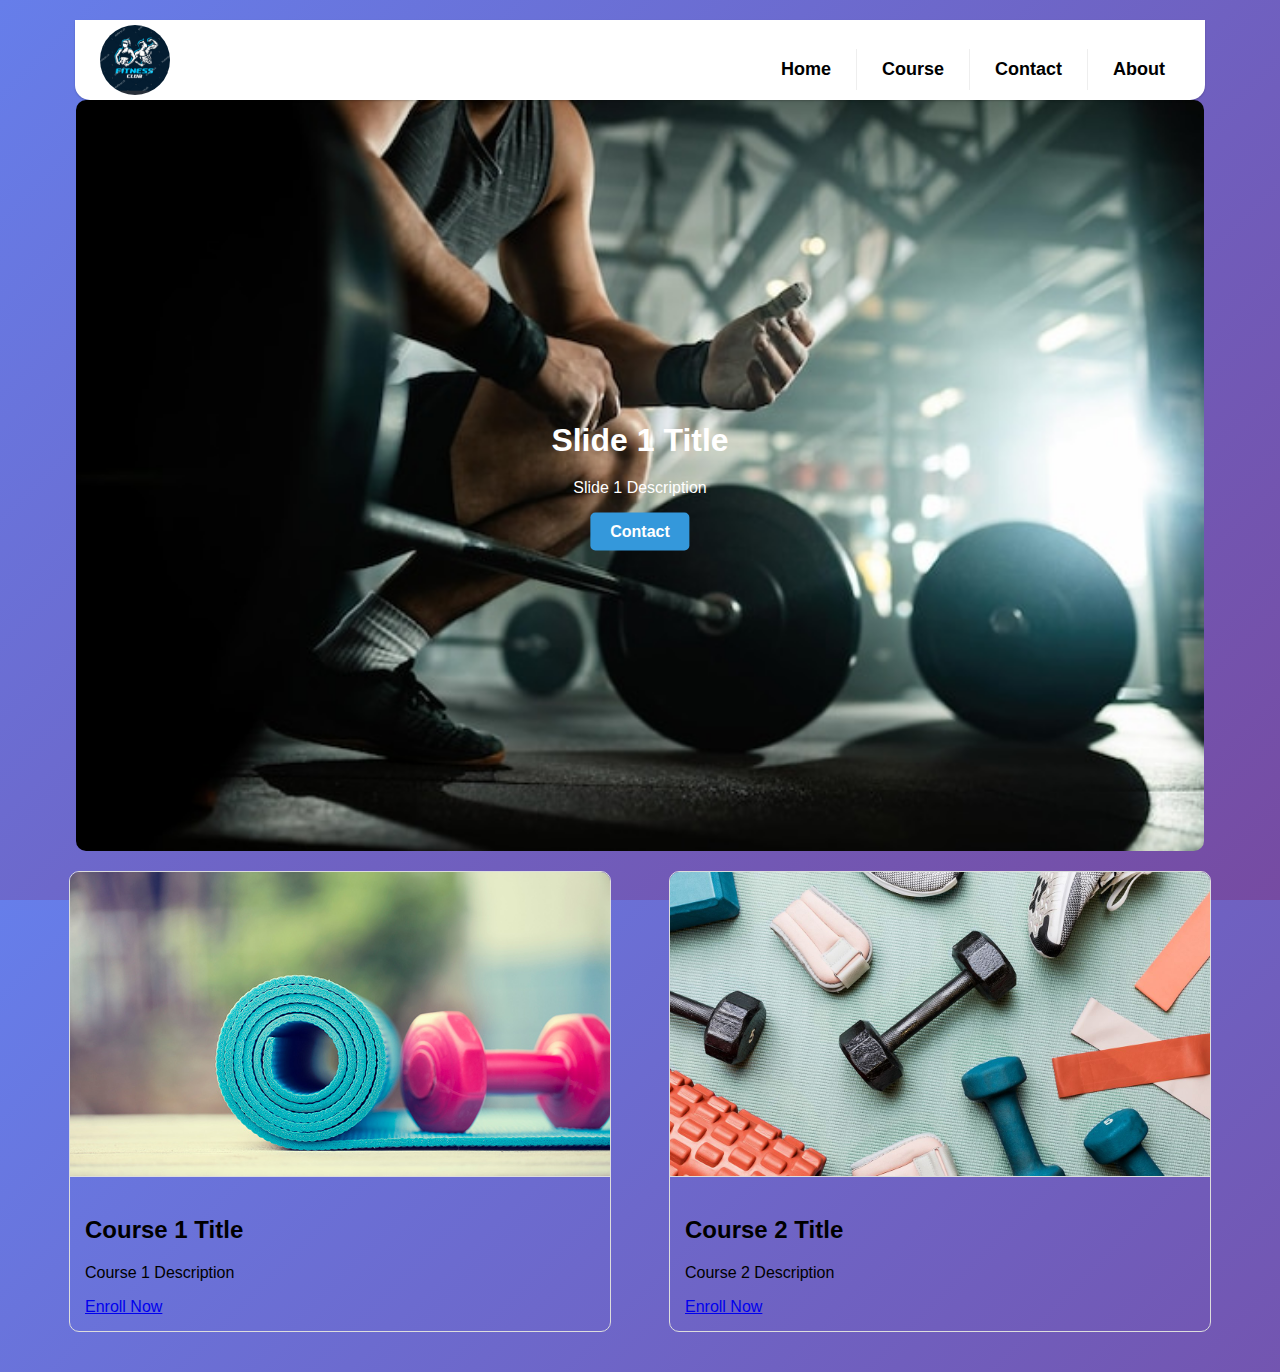
==== new project/HTML/index.html @ cbfd0d9d "add" ====
<!DOCTYPE html>
<html lang="en">
<head>
    <meta charset="UTF-8">
    <meta name="viewport" content="width=device-width, initial-scale=1.0">
    <title>Fitness </title>
    <link rel="stylesheet" href="../CSS/index.css">

</head>
<body>
    <div class="container">
        <header>
            <div class="nav-wrapper">
                <div class="logo-container">
                    <img class="logo" src="../images/logo.jpg" alt="Logo">
                </div>
                <nav>
                    <input class="hidden" type="checkbox" id="menuToggle">
                    <label class="menu-btn" for="menuToggle">
                        <div class="menu"></div>
                        <div class="menu"></div>
                        <div class="menu"></div>
                    </label>
                    <div class="nav-container">
                        <ul class="nav-tabs">
                            <li class="nav-tab"><a href="./index.html">Home</a></li>
                            <li class="nav-tab"><a href="./course.html">Course</a></li>
                            <li class="nav-tab"><a href="./contact.html">Contact</a></li>
                            <li class="nav-tab"><a href="./about.html">About</a></li>
                        </ul>
                    </div>
                    
                </nav>
               
            </div>
            <div class="slideshow">
                <div class="slides">
                   
                    <div class="slide">
                        <img src="../images/img4.jpg" alt="Slide 1">
                        <div class="overlay">
                            <h1>Slide 1 Title</h1>
                            <p>Slide 1 Description</p>
                            <a href="#" class="button">Contact</a>
                        </div>
                    </div>
                   
                </div>
            </div>
        </header>

        <div class="courses">
            
            <div class="course">
                <img src="../images/img1.jpg" alt="Course 1">
                <div class="course-content">
                    <h2>Course 1 Title</h2>
                    <p>Course 1 Description</p>
                    <a href="#" class="button">Enroll Now</a>
                </div>
            </div>
    
            <!-- Course 2 -->
            <div class="course">
                <img src="../images/img2.jpg" alt="Course 2">
                <div class="course-content">
                    <h2>Course 2 Title</h2>
                    <p>Course 2 Description</p>
                    <a href="#" class="button">Enroll Now</a>
                </div>
            </div>
        </div>
    </div>

</body>
</html>
---- new project/CSS/index.css ----
.container {
    max-width: 1200px; /* Adjust the maximum width as needed */
    margin: 0 auto;    /* Center the container horizontally */
    padding: 20px;     /* Add padding inside the container */
}


html,
body {
	margin: 0;
	height: 100vh;
	width: 100vw;
}

body {
	font-family: "Roboto", sans-serif;
	background-image: linear-gradient(135deg, #667eea 0%, #764ba2 100%);
}

h1 {
	margin: 20px 0;
	color: #fff;
}

.center {
	text-align: center;
}

.nav-wrapper {
	display: flex;
	position: relative;
	flex-direction: row;
	flex-wrap: nowrap;
	align-items: center;
	justify-content: space-between;
	margin: auto;
	width: 90%;
	height: 80px;
	border-radius: 0 0 15px 15px;
	padding: 0 25px;
	z-index: 2;
	background: #fff;
	box-shadow: 0 1px 2px rgba(0, 0, 0, 0.2);
}
.logo-container {
    display: flex;
    justify-content: center;
    align-items: center;
}

.logo {
    height: 70px;
    width: 70px;  /* Set the width to match the height for a perfect circle */
    border-radius: 50%;  /* Make the logo circular by setting border-radius to 50% */
    overflow: hidden;    /* Ensure that the content is clipped to the border-radius */
}


.nav-tabs {
	display: flex;
	font-weight: 600;
	font-size: 18px;
	list-style: none;
  
    margin: 0;
    padding: 0;
}

.nav-tab:not(:last-child) {
	padding: 10px 25px;
	margin: 0;
	border-right: 1px solid #eee;
}

.nav-tab:last-child {
	padding: 10px 0 0 25px;
}

.nav-tab,
.menu-btn {
	cursor: pointer;
    margin-right: 15px;
    text-decoration: none;
}


.nav-tab a {
    text-decoration: none;  /* Remove underline from links */
    color: inherit;         /* Inherit color from the parent */
}


.hidden {
	display: none;
}

@media screen and (max-width: 800px) {
	.nav-container {
		position: fixed;
		display: none;
		overflow-y: auto;
		z-index: -1;
		top: 0;
		right: 0;
		width: 280px;
		height: 100%;
		background: #fff;
		box-shadow: -1px 0 2px rgba(0, 0, 0, 0.2);
	}

	.nav-tabs {
		flex-direction: column;
		align-items: flex-end;
		margin-top: 80px;
		width: 100%;
	}

	.nav-tab:not(:last-child) {
		padding: 20px 25px;
		margin: 0;
		border-right: unset;
		border-bottom: 1px solid #f5f5f5;
	}

	.nav-tab:last-child {
		padding: 15px 25px;
	}

	.menu-btn {
		position: relative;
		display: block;
		margin: 0;
		width: 20px;
		height: 15px;
		cursor: pointer;
		z-index: 2;
		padding: 10px;
		border-radius: 10px;
	}

	.menu-btn .menu {
		display: block;
		width: 100%;
		height: 2px;
		border-radius: 2px;
		background: #111;
	}

	.menu-btn .menu:nth-child(2) {
		margin-top: 4px;
		opacity: 1;
	}

	.menu-btn .menu:nth-child(3) {
		margin-top: 4px;
	}

	#menuToggle:checked + .menu-btn .menu {
		transition: transform 0.2s ease;
	}

	#menuToggle:checked + .menu-btn .menu:nth-child(1) {
		transform: translate3d(0, 6px, 0) rotate(45deg);
	}

	#menuToggle:checked + .menu-btn .menu:nth-child(2) {
		transform: rotate(-45deg) translate3d(-5.71429px, -6px, 0);
		opacity: 0;
	}

	#menuToggle:checked + .menu-btn .menu:nth-child(3) {
		transform: translate3d(0, -6px, 0) rotate(-45deg);
	}

	#menuToggle:checked ~ .nav-container {
		z-index: 1;
		display: flex;
		animation: menu-slide-left 0.3s ease;
	}
	@keyframes menu-slide-left {
		0% {
			transform: translateX(200px);
		}
		to {
			transform: translateX(0);
		}
	}
}

/* slid show */
.slideshow {
    position: relative;
    width: 100%;
    max-width: 100%;
    overflow: hidden;
    
    
}

.slides {
    display: flex;
    transition: transform 0.5s ease-in-out;
}

.slide {
    min-width: 100%;
    position: relative;
    display: flex;
    justify-content: center;
    align-items: center;

}

.slide img {
    width: 94%;
    height: auto;
    border-radius: 10px; 
}

.overlay {
    position: absolute;
    top: 50%;
    left: 50%;
    transform: translate(-50%, -50%);
    text-align: center;
    color: #fff; /* Text color */
}

.overlay h1 {
    margin-bottom: 20px;
    font-size: 2em;
}

.overlay a {
    display: inline-block;
    padding: 10px 20px;
    background-color: #3498db; /* Button background color */
    color: #fff; /* Button text color */
    text-decoration: none;
    font-weight: bold;
    border-radius: 5px;
}

/* end slid show */

/* courses*/



.courses {
    display: flex;
    justify-content: space-around;
    margin-top: 20px;
}

.course {
    width: 45%;
    border: 1px solid #ddd;
    border-radius: 10px;
    overflow: hidden;
    margin-bottom: 20px;
}

.course img {
    width: 100%;
    height: auto;
    border-bottom: 1px solid #ddd;
}

.course-content {
    padding: 15px;
}
/* end courses */
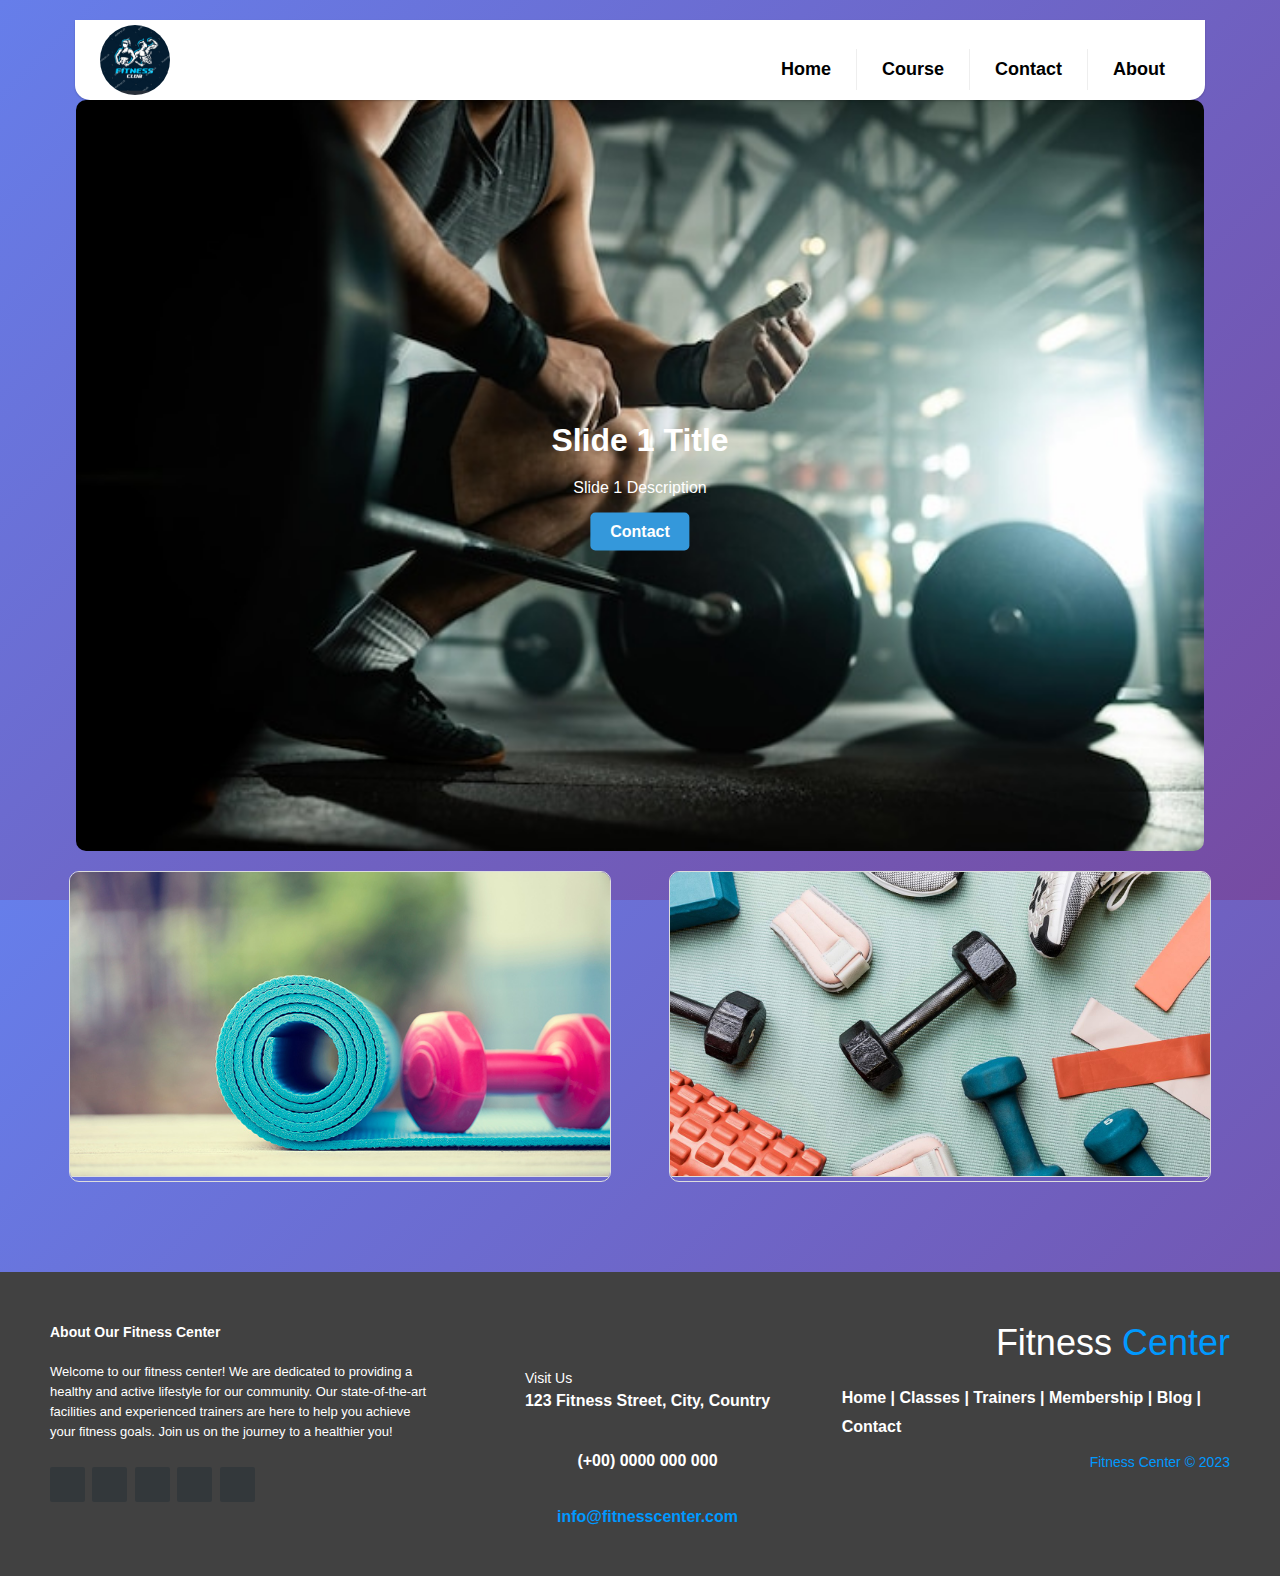
==== commit 8cb1690f: "add" ====
--- a/new project/HTML/index.html
+++ b/new project/HTML/index.html
@@ -50,27 +50,80 @@
         </header>
 
         <div class="courses">
-            
             <div class="course">
-                <img src="../images/img1.jpg" alt="Course 1">
-                <div class="course-content">
+                <div class="image-overlay">
                     <h2>Course 1 Title</h2>
                     <p>Course 1 Description</p>
-                    <a href="#" class="button">Enroll Now</a>
+                    <a href="./course.html" class="button">Enroll Now</a>
                 </div>
+                <img src="../images/img1.jpg" alt="Course 1">
             </div>
-    
+        
             <!-- Course 2 -->
             <div class="course">
-                <img src="../images/img2.jpg" alt="Course 2">
-                <div class="course-content">
+                <div class="image-overlay">
                     <h2>Course 2 Title</h2>
                     <p>Course 2 Description</p>
-                    <a href="#" class="button">Enroll Now</a>
+                    <a href="./course.html" class="button">Enroll Now</a>
                 </div>
+                <img src="../images/img2.jpg" alt="Course 2">
             </div>
         </div>
+        
+        
+
+
+
+
+        
     </div>
 
+
+
+
+        
+    <footer class="footer">
+        <div class="footer-left col-md-4 col-sm-6">
+            <p class="about">
+                <span>About Our Fitness Center</span> Welcome to our fitness center! We are dedicated to providing a healthy and active lifestyle for our community. Our state-of-the-art facilities and experienced trainers are here to help you achieve your fitness goals. Join us on the journey to a healthier you!
+            </p>
+            <div class="icons">
+                <a href="#"><i class="fa fa-facebook"></i></a>
+                <a href="#"><i class="fa fa-twitter"></i></a>
+                <a href="#"><i class="fa fa-linkedin"></i></a>
+                <a href="#"><i class="fa fa-google-plus"></i></a>
+                <a href="#"><i class="fa fa-instagram"></i></a>
+            </div>
+        </div>
+        <div class="footer-center col-md-4 col-sm-6">
+            <div>
+                <i class="fa fa-map-marker"></i>
+                <p><span>Visit Us</span> 123 Fitness Street, City, Country</p>
+            </div>
+            <div>
+                <i class="fa fa-phone"></i>
+                <p> (+00) 0000 000 000</p>
+            </div>
+            <div>
+                <i class="fa fa-envelope"></i>
+                <p><a href="#"> info@fitnesscenter.com</a></p>
+            </div>
+        </div>
+        <div class="footer-right col-md-4 col-sm-6">
+            <h2> Fitness<span> Center</span></h2>
+            <p class="menu">
+                <a href="#"> Home</a> |
+                <a href="#"> Classes</a> |
+                <a href="#"> Trainers</a> |
+                <a href="#"> Membership</a> |
+                <a href="#"> Blog</a> |
+                <a href="#"> Contact</a>
+            </p>
+            <p class="name"> Fitness Center &copy; 2023</p>
+        </div>
+    </footer>
+
+
+    
 </body>
 </html>--- a/new project/CSS/index.css
+++ b/new project/CSS/index.css
@@ -1,15 +1,14 @@
 .container {
-    max-width: 1200px; /* Adjust the maximum width as needed */
-    margin: 0 auto;    /* Center the container horizontally */
-    padding: 20px;     /* Add padding inside the container */
-}
-
-
-html,
+    max-width: 1200px; 
+    margin: 0 auto;   
+    padding: 20px;   
+}
+
+
 body {
 	margin: 0;
 	height: 100vh;
-	width: 100vw;
+	/* width: 100vw; */
 }
 
 body {
@@ -246,7 +245,6 @@
 /* courses*/
 
 
-
 .courses {
     display: flex;
     justify-content: space-around;
@@ -254,6 +252,7 @@
 }
 
 .course {
+    position: relative;
     width: 45%;
     border: 1px solid #ddd;
     border-radius: 10px;
@@ -267,7 +266,204 @@
     border-bottom: 1px solid #ddd;
 }
 
-.course-content {
-    padding: 15px;
-}
-/* end courses */+.image-overlay {
+    position: absolute;
+    top: 0;
+    left: 0;
+    width: 100%;
+    height: 100%;
+    display: flex;
+    flex-direction: column;
+    justify-content: center;
+    align-items: center;
+    text-align: center;
+    color: #fff; /* Overlay text color */
+    background: rgba(0, 0, 0, 0.5); /* Adjust the overlay color and opacity */
+    opacity: 0;
+    transition: opacity 0.3s ease; /* Add a transition effect for smooth visibility */
+}
+
+.course:hover .image-overlay {
+    opacity: 1;
+}
+
+.image-overlay h2,
+.image-overlay p,
+.image-overlay a {
+    margin: 0;
+}
+
+.image-overlay a.button {
+    display: inline-block;
+    padding: 10px 20px;
+    background-color: #0099ff;
+    color: #fff;
+    text-decoration: none;
+    border-radius: 5px;
+}
+
+/* end courses */
+
+
+
+/* footer */
+.footer {
+    display: flex; /* Add Flexbox */
+    background-color: #414141;
+    text-align: left;
+    font-family: sans-serif;
+    font-weight: bold;
+    font-size: 16px;
+    padding: 50px;
+    margin-top: 50px;
+}
+
+.footer .footer-left,
+.footer .footer-center,
+.footer .footer-right {
+    flex: 1; /* Equal width for the three sections */
+}
+
+/* footer left*/
+.footer .footer-left {
+    padding-right: 15px;
+}
+
+.footer .about {
+    line-height: 20px;
+    color: #ffffff;
+    font-size: 13px;
+    font-weight: normal;
+    margin: 0;
+}
+
+.footer .about span {
+    display: block;
+    color: #ffffff;
+    font-size: 14px;
+    font-weight: bold;
+    margin-bottom: 20px;
+}
+
+.footer .icons {
+    margin-top: 25px;
+}
+
+.footer .icons a {
+    display: inline-block;
+    width: 35px;
+    height: 35px;
+    cursor: pointer;
+    background-color: #33383b;
+    border-radius: 2px;
+    font-size: 20px;
+    color: #ffffff;
+    text-align: center;
+    line-height: 35px;
+    margin-right: 3px;
+    margin-bottom: 5px;
+}
+
+/* footer center*/
+.footer .footer-center {
+    display: flex;
+    flex-direction: column;
+    align-items: center;
+}
+
+.footer .footer-center i {
+    background-color: #33383b;
+    color: #ffffff;
+    font-size: 25px;
+    width: 38px;
+    height: 38px;
+    border-radius: 50%;
+    text-align: center;
+    line-height: 42px;
+    margin: 10px 15px;
+    vertical-align: middle;
+}
+
+.footer .footer-center i.fa-envelope {
+    font-size: 17px;
+    line-height: 38px;
+}
+
+.footer .footer-center p {
+    color: #ffffff;
+    margin: 0;
+}
+
+.footer .footer-center p span {
+    display: block;
+    font-weight: normal;
+    font-size: 14px;
+    line-height: 2;
+}
+
+.footer .footer-center p a {
+    color: #0099ff;
+    text-decoration: none;
+}
+
+/* footer right*/
+.footer .footer-right {
+    display: flex;
+    flex-direction: column;
+    align-items: flex-end;
+}
+
+.footer h2 {
+    color: #ffffff;
+    font-size: 36px;
+    font-weight: normal;
+    margin: 0;
+}
+
+.footer h2 span {
+    color: #0099ff;
+}
+
+.footer .menu {
+    color: #ffffff;
+    margin: 20px 0 12px;
+    padding: 0;
+}
+
+.footer .menu a {
+    display: inline-block;
+    line-height: 1.8;
+    text-decoration: none;
+    color: inherit;
+}
+
+.footer .menu a:hover {
+    color: #0099ff;
+}
+
+.footer .name {
+    color: #0099ff;
+    font-size: 14px;
+    font-weight: normal;
+    margin: 0;
+}
+
+@media (max-width: 767px) {
+    .footer {
+        flex-direction: column;
+        font-size: 14px;
+    }
+
+    .footer .footer-left,
+    .footer .footer-center,
+    .footer .footer-right {
+        width: 100%;
+        margin-bottom: 40px;
+        text-align: center;
+        align-items: center;
+    }
+
+    .footer .footer-center i {
+        margin-left: 0;
+    }
+}
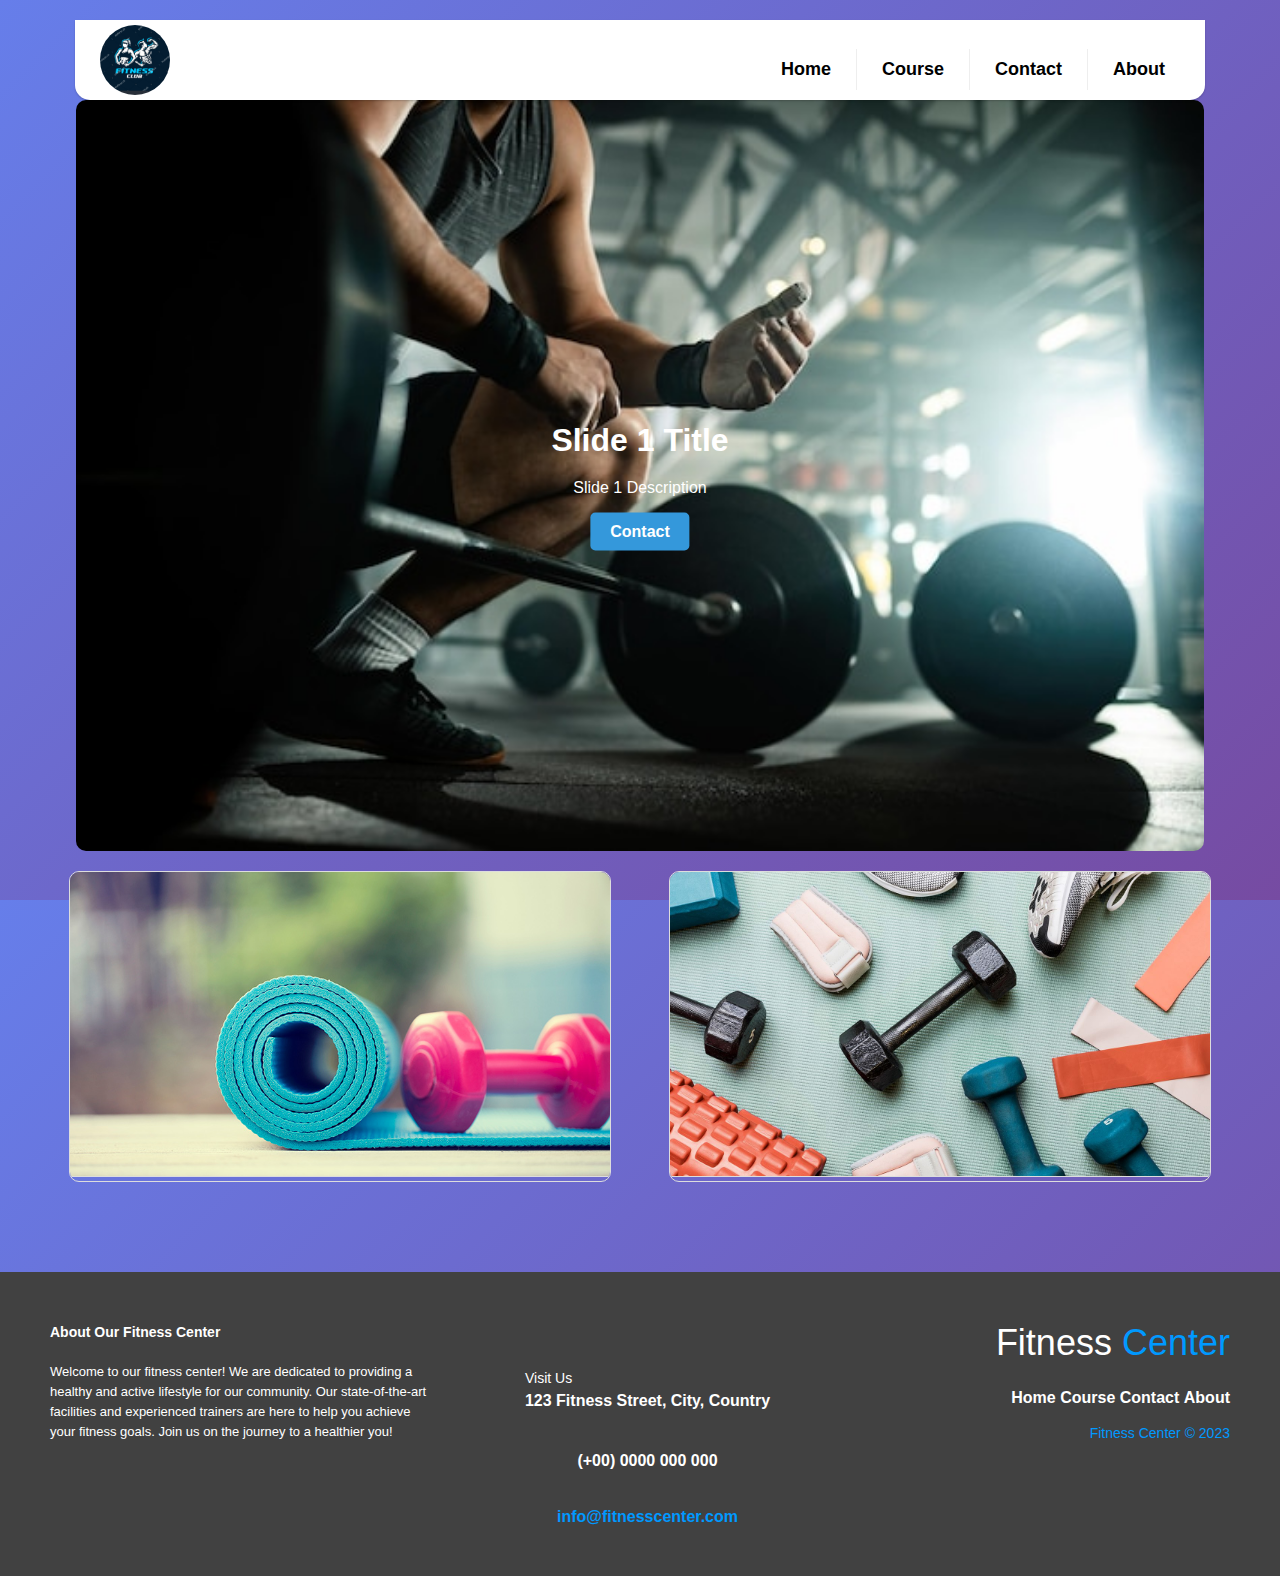
==== commit a8d08868: "add" ====
--- a/new project/HTML/index.html
+++ b/new project/HTML/index.html
@@ -81,19 +81,13 @@
 
 
 
-        
+    
     <footer class="footer">
         <div class="footer-left col-md-4 col-sm-6">
             <p class="about">
                 <span>About Our Fitness Center</span> Welcome to our fitness center! We are dedicated to providing a healthy and active lifestyle for our community. Our state-of-the-art facilities and experienced trainers are here to help you achieve your fitness goals. Join us on the journey to a healthier you!
             </p>
-            <div class="icons">
-                <a href="#"><i class="fa fa-facebook"></i></a>
-                <a href="#"><i class="fa fa-twitter"></i></a>
-                <a href="#"><i class="fa fa-linkedin"></i></a>
-                <a href="#"><i class="fa fa-google-plus"></i></a>
-                <a href="#"><i class="fa fa-instagram"></i></a>
-            </div>
+           
         </div>
         <div class="footer-center col-md-4 col-sm-6">
             <div>
@@ -112,18 +106,15 @@
         <div class="footer-right col-md-4 col-sm-6">
             <h2> Fitness<span> Center</span></h2>
             <p class="menu">
-                <a href="#"> Home</a> |
-                <a href="#"> Classes</a> |
-                <a href="#"> Trainers</a> |
-                <a href="#"> Membership</a> |
-                <a href="#"> Blog</a> |
-                <a href="#"> Contact</a>
+               
+                <a href="./index.html">Home</a>
+                <a href="./course.html">Course</a>
+                <a href="./contact.html">Contact</a>
+                <a href="./about.html">About</a>
             </p>
             <p class="name"> Fitness Center &copy; 2023</p>
         </div>
     </footer>
-
-
     
 </body>
 </html>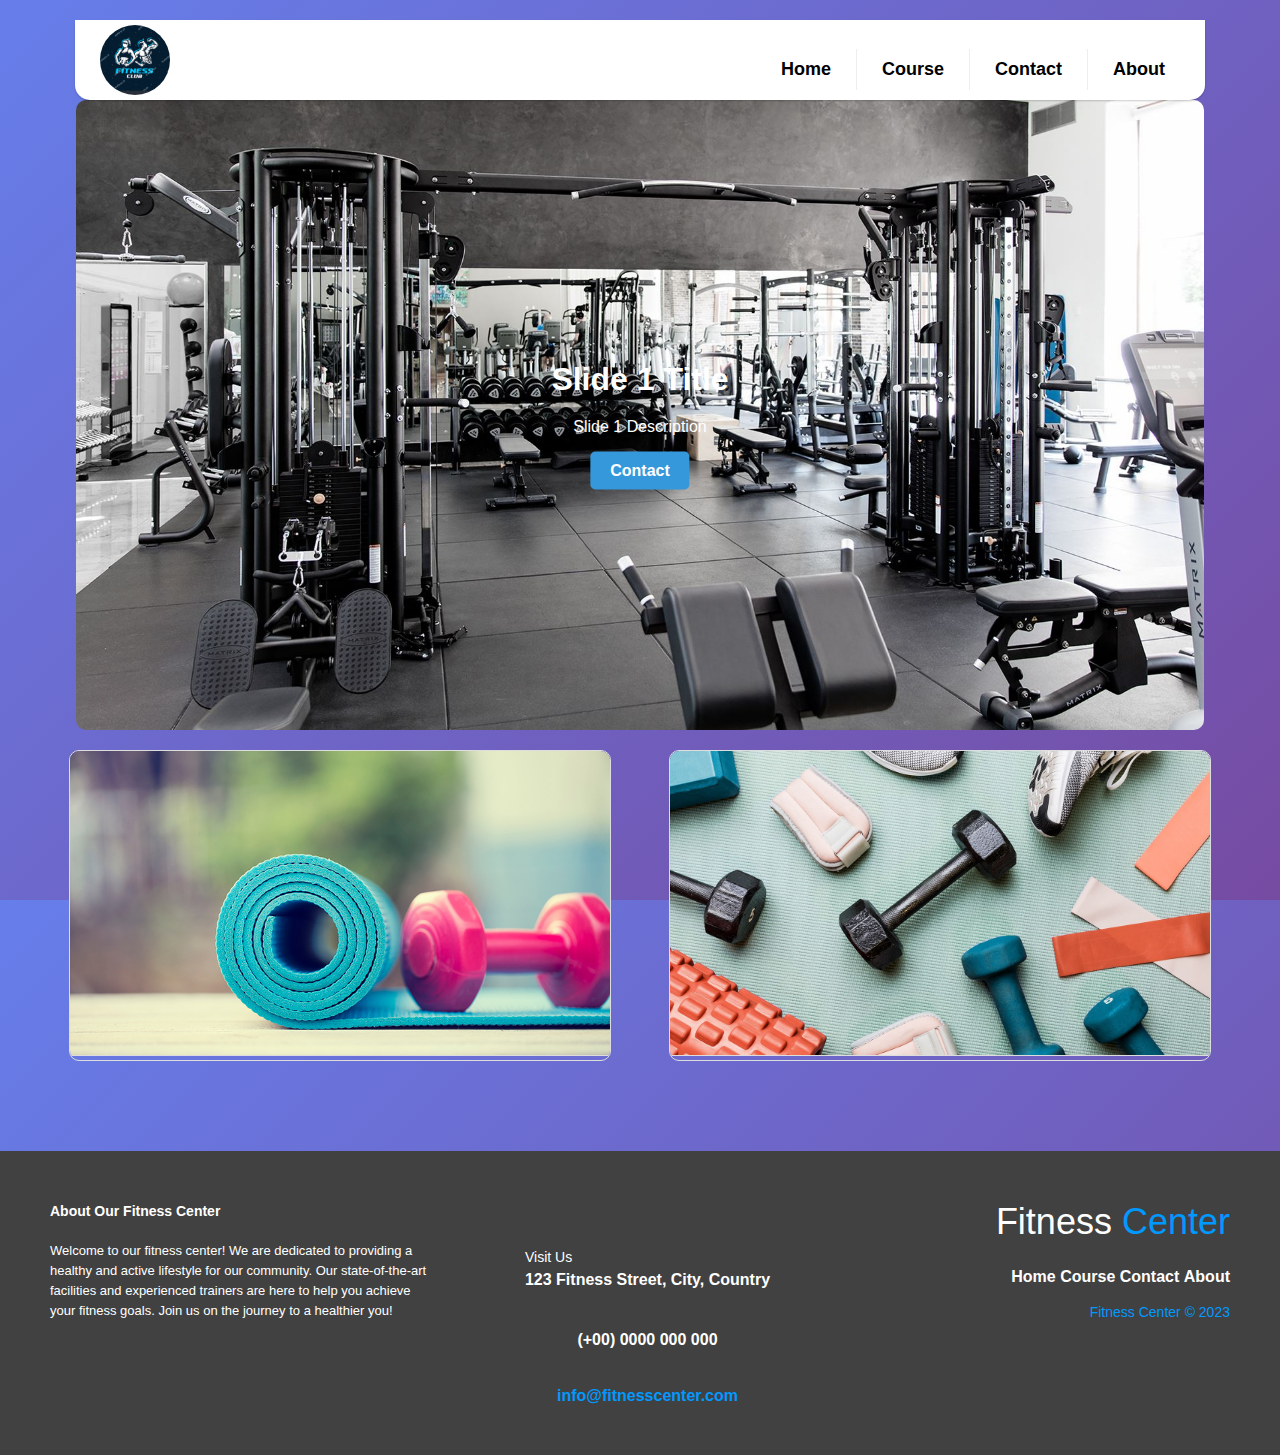
==== commit ea1b5ea1: "add" ====
--- a/new project/HTML/index.html
+++ b/new project/HTML/index.html
@@ -37,11 +37,11 @@
                 <div class="slides">
                    
                     <div class="slide">
-                        <img src="../images/img4.jpg" alt="Slide 1">
+                        <img src="../images/img3.jpg" alt="Slide 1">
                         <div class="overlay">
                             <h1>Slide 1 Title</h1>
                             <p>Slide 1 Description</p>
-                            <a href="#" class="button">Contact</a>
+                            <a href="./contact.html" class="button">Contact</a>
                         </div>
                     </div>
                    
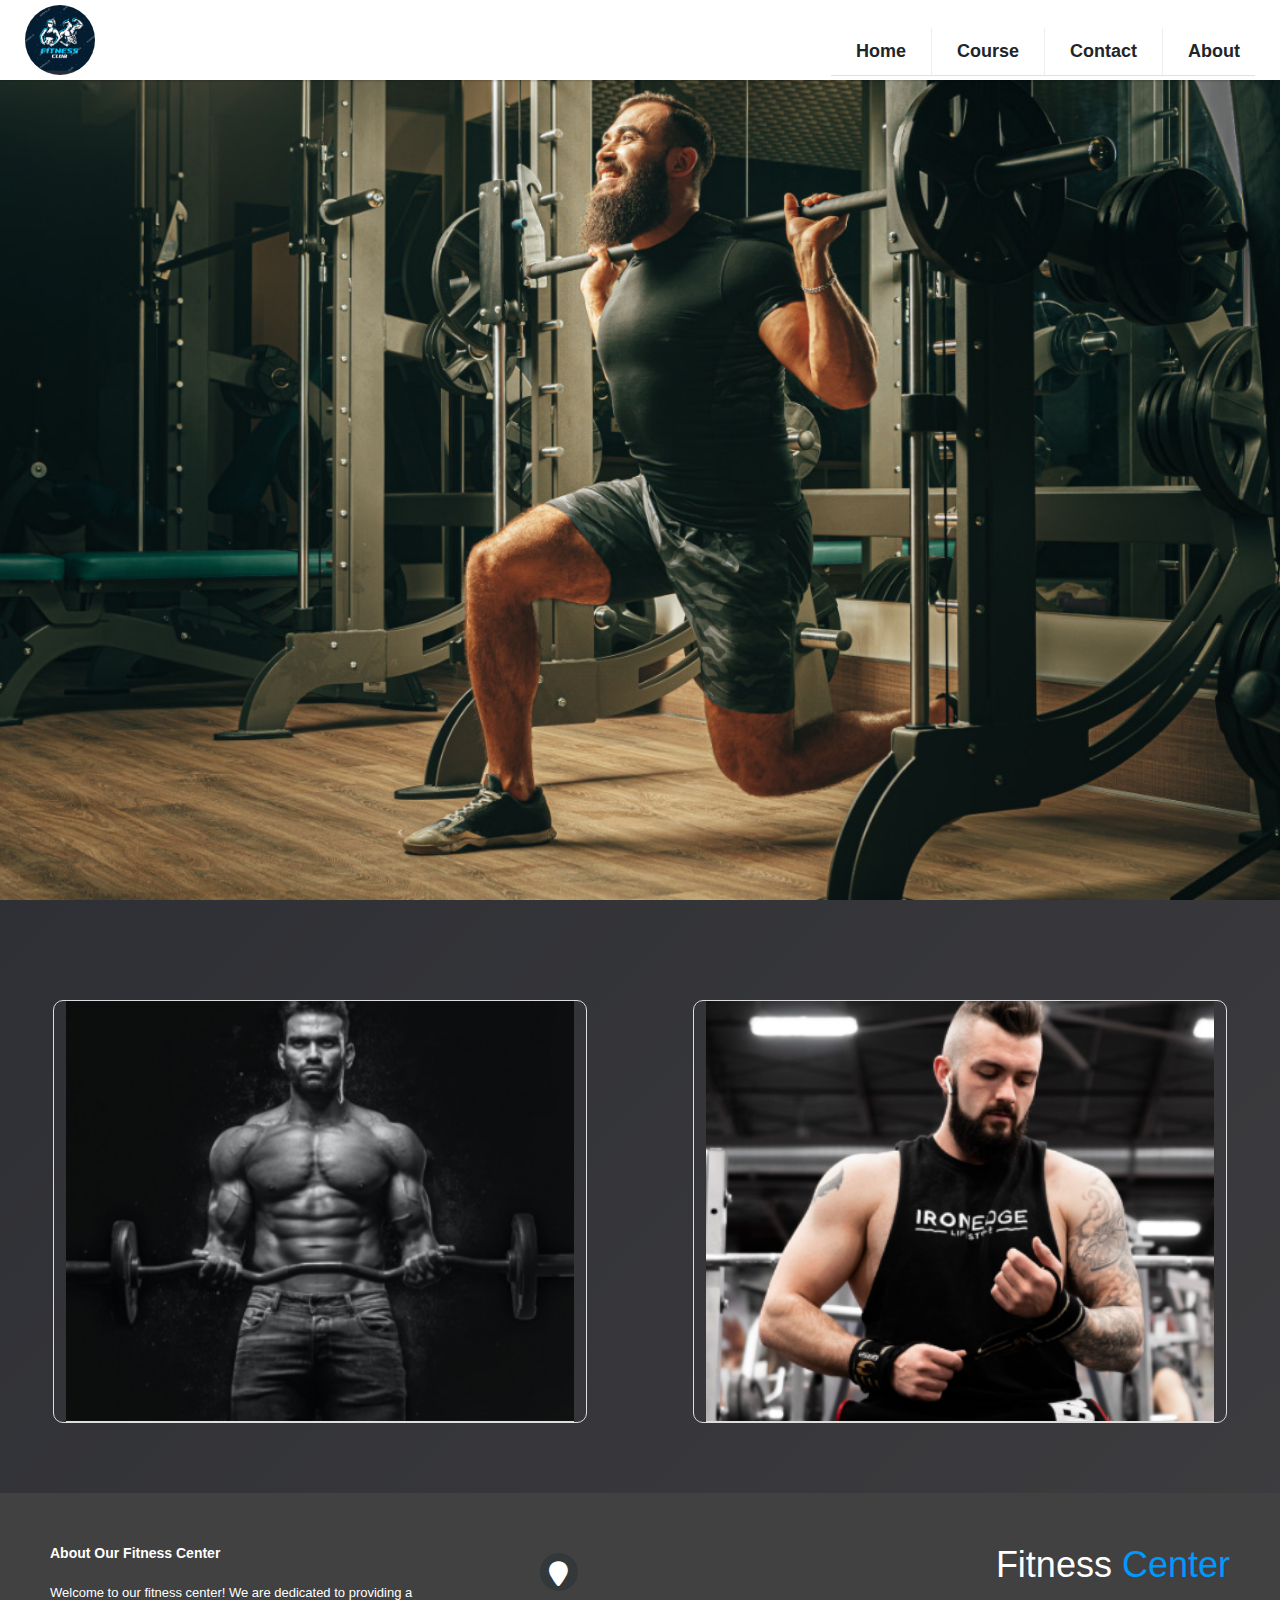
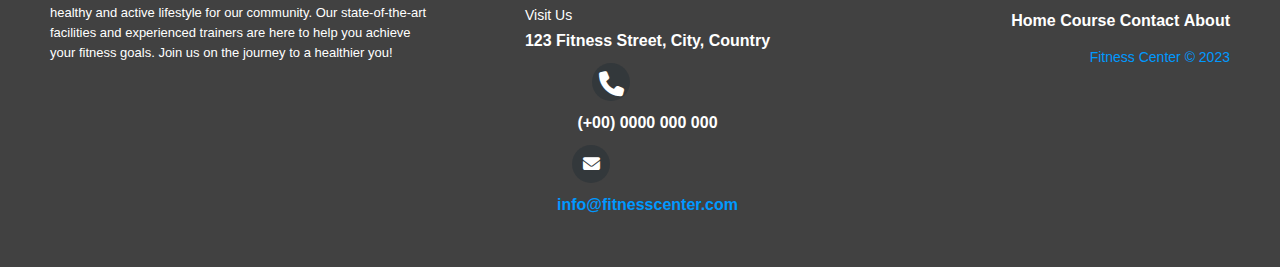
==== commit 66fb7eeb: "adding" ====
--- a/new project/HTML/index.html
+++ b/new project/HTML/index.html
@@ -4,90 +4,71 @@
     <meta charset="UTF-8">
     <meta name="viewport" content="width=device-width, initial-scale=1.0">
     <title>Fitness </title>
+    <link rel="stylesheet" href="../filesLocal/bootstrap-5.3.2-dist/css/bootstrap.min.css">
+    <link rel="stylesheet" href="../filesLocal/fontawesome-free-6.4.2-web/css/all.css">
+    <link href="https://cdn.jsdelivr.net/npm/bootstrap@5.3.2/dist/css/bootstrap.min.css" rel="stylesheet" integrity="sha384-T3c6CoIi6uLrA9TneNEoa7RxnatzjcDSCmG1MXxSR1GAsXEV/Dwwykc2MPK8M2HN" crossorigin="anonymous"> 
     <link rel="stylesheet" href="../CSS/index.css">
-
+    <link rel="stylesheet" href="../CSS/main.css">
 </head>
 <body>
-    <div class="container">
-        <header>
-            <div class="nav-wrapper">
-                <div class="logo-container">
-                    <img class="logo" src="../images/logo.jpg" alt="Logo">
+    <section class="navbarContent">
+        <div class="fitness_navbar">
+        <div class="nav-wrapper">
+            <div class="logo-container">
+                <img class="logo" src="../images/logo.jpg" alt="Logo">
+            </div>
+            <nav>
+                <input class="hidden" type="checkbox" id="menuToggle">
+                <label class="menu-btn" for="menuToggle">
+                    <div class="menu"></div>
+                    <div class="menu"></div>
+                    <div class="menu"></div>
+                </label>
+                <div class="nav-container">
+                    <ul class="nav-tabs">
+                        <li class="nav-tab"><a href="./index.html">Home</a></li>
+                        <li class="nav-tab"><a href="./course.html">Course</a></li>
+                        <li class="nav-tab"><a href="./contact.html">Contact</a></li>
+                        <li class="nav-tab"><a href="./about.html">About</a></li>
+                    </ul>
+                </div> 
+            </nav>
+        </div>
+    </div>
+    </section>
+	<div class="hero-section">
+		<div class="hero-intro">
+		</div>
+	</div>
+    <section class="fitness_Course">
+        <div class="container-fluid">
+            <div class="courses row">
+                <div class="course col-md-5 col-10">
+                    <div class="image-overlay">
+                        <h2>PERSONAL TRAINING</h2>
+                        <p>Lorem ipsum dolor sit amet, consectetur adipisicing elit, sed do eiusmod.</p>
+                        <a href="./course.html" class="button">Enroll Now</a>
+                    </div>
+                    <img src="../images/team1.png" alt="Course 1">
                 </div>
-                <nav>
-                    <input class="hidden" type="checkbox" id="menuToggle">
-                    <label class="menu-btn" for="menuToggle">
-                        <div class="menu"></div>
-                        <div class="menu"></div>
-                        <div class="menu"></div>
-                    </label>
-                    <div class="nav-container">
-                        <ul class="nav-tabs">
-                            <li class="nav-tab"><a href="./index.html">Home</a></li>
-                            <li class="nav-tab"><a href="./course.html">Course</a></li>
-                            <li class="nav-tab"><a href="./contact.html">Contact</a></li>
-                            <li class="nav-tab"><a href="./about.html">About</a></li>
-                        </ul>
+            
+                <!-- Course 2 -->
+                <div class="course col-md-5 col-10">
+                    <div class="image-overlay">
+                        <h2>GROUP TRAINING</h2>
+                        <p>Lorem ipsum dolor sit amet, consectetur adipisicing elit, sed do eiusmod.</p>
+                        <a href="./course.html" class="button">Enroll Now</a>
                     </div>
-                    
-                </nav>
-               
-            </div>
-            <div class="slideshow">
-                <div class="slides">
-                   
-                    <div class="slide">
-                        <img src="../images/img3.jpg" alt="Slide 1">
-                        <div class="overlay">
-                            <h1>Slide 1 Title</h1>
-                            <p>Slide 1 Description</p>
-                            <a href="./contact.html" class="button">Contact</a>
-                        </div>
-                    </div>
-                   
+                    <img src="../images/team2.png" alt="Course 2">
                 </div>
             </div>
-        </header>
-
-        <div class="courses">
-            <div class="course">
-                <div class="image-overlay">
-                    <h2>Course 1 Title</h2>
-                    <p>Course 1 Description</p>
-                    <a href="./course.html" class="button">Enroll Now</a>
-                </div>
-                <img src="../images/img1.jpg" alt="Course 1">
             </div>
-        
-            <!-- Course 2 -->
-            <div class="course">
-                <div class="image-overlay">
-                    <h2>Course 2 Title</h2>
-                    <p>Course 2 Description</p>
-                    <a href="./course.html" class="button">Enroll Now</a>
-                </div>
-                <img src="../images/img2.jpg" alt="Course 2">
-            </div>
-        </div>
-        
-        
-
-
-
-
-        
-    </div>
-
-
-
-
-    
+    </section>
     <footer class="footer">
         <div class="footer-left col-md-4 col-sm-6">
             <p class="about">
                 <span>About Our Fitness Center</span> Welcome to our fitness center! We are dedicated to providing a healthy and active lifestyle for our community. Our state-of-the-art facilities and experienced trainers are here to help you achieve your fitness goals. Join us on the journey to a healthier you!
-            </p>
-           
+            </p>   
         </div>
         <div class="footer-center col-md-4 col-sm-6">
             <div>
@@ -105,8 +86,7 @@
         </div>
         <div class="footer-right col-md-4 col-sm-6">
             <h2> Fitness<span> Center</span></h2>
-            <p class="menu">
-               
+            <p class="menu"> 
                 <a href="./index.html">Home</a>
                 <a href="./course.html">Course</a>
                 <a href="./contact.html">Contact</a>
@@ -115,6 +95,7 @@
             <p class="name"> Fitness Center &copy; 2023</p>
         </div>
     </footer>
-    
 </body>
-</html>+<script src="https://code.jquery.com/jquery-3.6.0.min.js"></script>
+<script src="../filesLocal/bootstrap-5.3.2-dist/js/bootstrap.bundle.js"></script>
+</html>
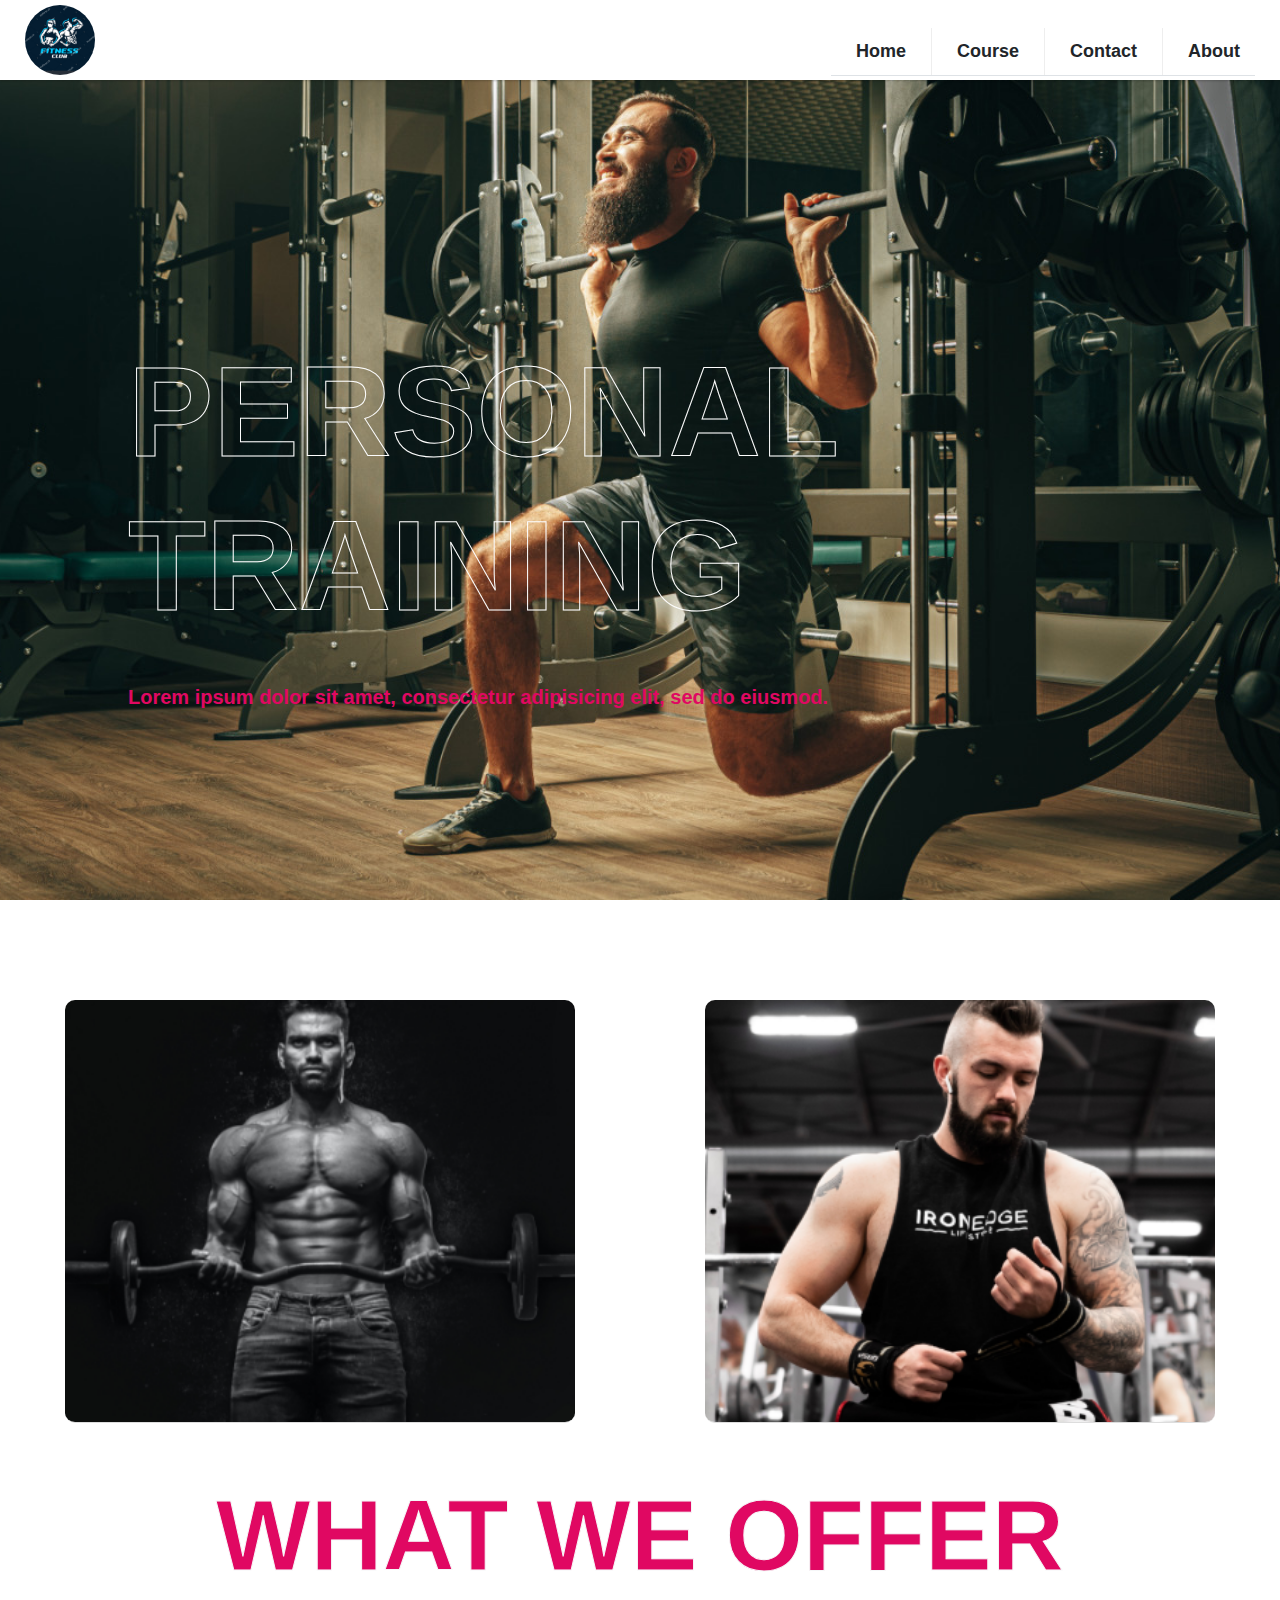
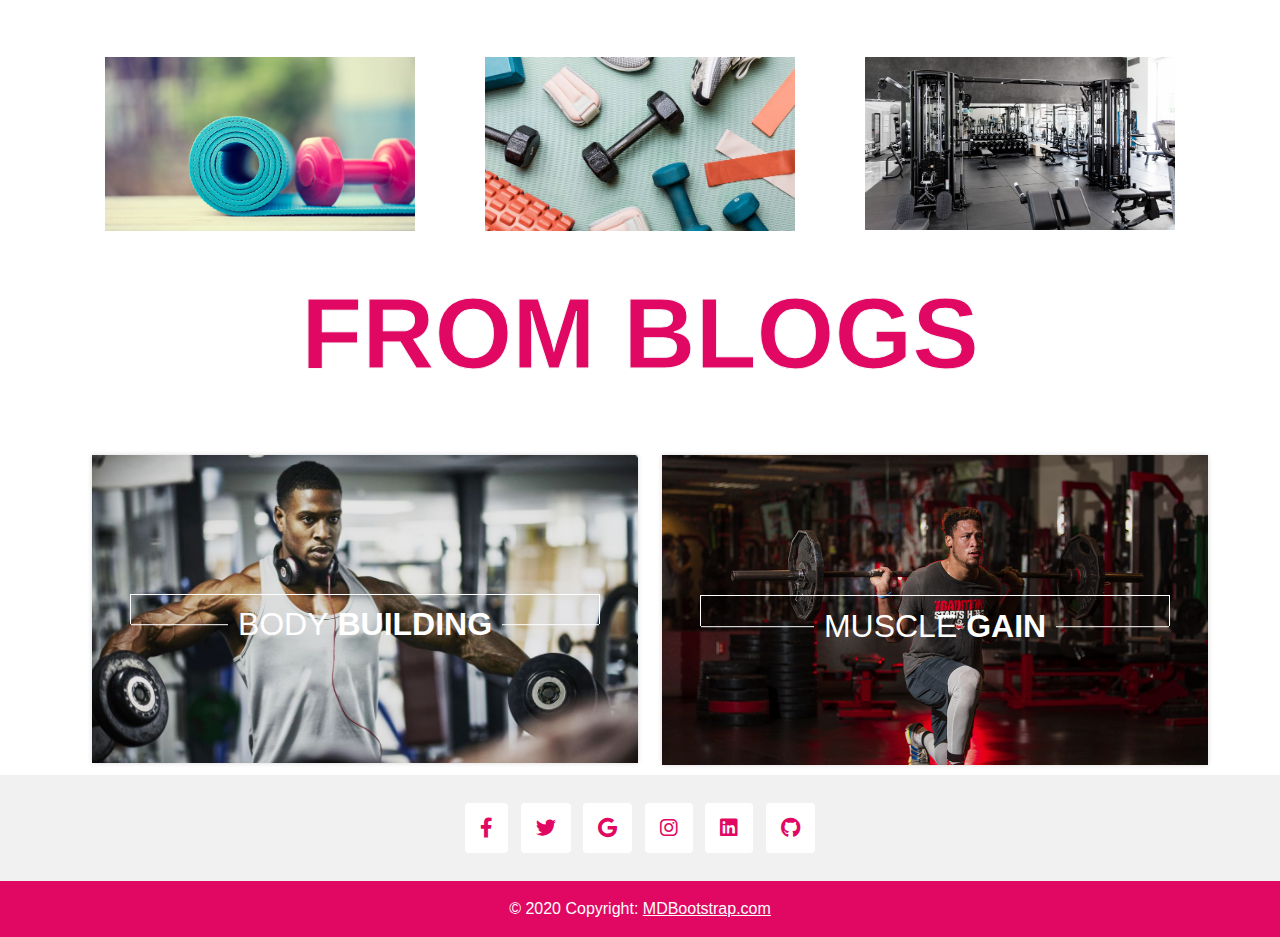
==== commit 871d2340: "adding" ====
--- a/new project/HTML/index.html
+++ b/new project/HTML/index.html
@@ -38,8 +38,13 @@
     </section>
 	<div class="hero-section">
 		<div class="hero-intro">
+            <div class="course-intro">
+				<h1 class="course-title">Personal Training</h1>
+				<p>Lorem ipsum dolor sit amet, consectetur adipisicing elit, sed do eiusmod.</p>
+			</div>
 		</div>
 	</div>
+    
     <section class="fitness_Course">
         <div class="container-fluid">
             <div class="courses row">
@@ -47,7 +52,7 @@
                     <div class="image-overlay">
                         <h2>PERSONAL TRAINING</h2>
                         <p>Lorem ipsum dolor sit amet, consectetur adipisicing elit, sed do eiusmod.</p>
-                        <a href="./course.html" class="button">Enroll Now</a>
+                        <a href="./course.html" class="button fitness_btn_course">View Course</a>
                     </div>
                     <img src="../images/team1.png" alt="Course 1">
                 </div>
@@ -57,45 +62,171 @@
                     <div class="image-overlay">
                         <h2>GROUP TRAINING</h2>
                         <p>Lorem ipsum dolor sit amet, consectetur adipisicing elit, sed do eiusmod.</p>
-                        <a href="./course.html" class="button">Enroll Now</a>
+                        <a href="./course.html" class="button fitness_btn_course">View Course</a>
                     </div>
                     <img src="../images/team2.png" alt="Course 2">
                 </div>
             </div>
             </div>
     </section>
-    <footer class="footer">
-        <div class="footer-left col-md-4 col-sm-6">
-            <p class="about">
-                <span>About Our Fitness Center</span> Welcome to our fitness center! We are dedicated to providing a healthy and active lifestyle for our community. Our state-of-the-art facilities and experienced trainers are here to help you achieve your fitness goals. Join us on the journey to a healthier you!
-            </p>   
-        </div>
-        <div class="footer-center col-md-4 col-sm-6">
-            <div>
-                <i class="fa fa-map-marker"></i>
-                <p><span>Visit Us</span> 123 Fitness Street, City, Country</p>
-            </div>
-            <div>
-                <i class="fa fa-phone"></i>
-                <p> (+00) 0000 000 000</p>
-            </div>
-            <div>
-                <i class="fa fa-envelope"></i>
-                <p><a href="#"> info@fitnesscenter.com</a></p>
-            </div>
-        </div>
-        <div class="footer-right col-md-4 col-sm-6">
-            <h2> Fitness<span> Center</span></h2>
-            <p class="menu"> 
-                <a href="./index.html">Home</a>
-                <a href="./course.html">Course</a>
-                <a href="./contact.html">Contact</a>
-                <a href="./about.html">About</a>
-            </p>
-            <p class="name"> Fitness Center &copy; 2023</p>
-        </div>
-    </footer>
+
+    <section>
+     <div class="container">
+        <div class="row d-flex justify-content-around">
+        
+            <h1 class="section-title">WHAT WE OFFER</h1>
+        <div class="col-md-4 col-12 d-flex justify-content-center">
+            <figure class="snip1206">
+                <img src="../images/img1.jpg" alt="sample74"/>
+                <figcaption>
+                  <h2>WEIGHT LOSS</h2>
+                  <p>Lorem ipsum dolor sit amet, consectetur adipisicing elit.</p>
+                </figcaption>
+                <a href="#"></a>
+              </figure>
+        </div>
+        <div class="col-md-4 col-12 d-flex justify-content-center">
+            <figure class="snip1206">
+                <img src="../images/img2.jpg" alt="sample74"/>
+                <figcaption>
+                  <h2>MUSCLE GAIN</h2>
+                  <p>Lorem ipsum dolor sit amet, consectetur adipisicing elit.</p>
+                </figcaption>
+                <a href="#"></a>
+              </figure>
+        </div>
+        <div class="col-md-4 col-12 d-flex justify-content-center">
+            <figure class="snip1206">
+                <img src="../images/img3.jpg" alt="sample74"/>
+                <figcaption>
+                  <h2>BODY BUILDING</h2>
+                  <p>Lorem ipsum dolor sit amet, consectetur adipisicing elit.</p>
+                </figcaption>
+                <a href="#"></a>
+              </figure>
+        </div>
+       </div>
+     </div>
+    </section>
+
+
+       <section>
+        <div class="container">
+           <div class="row d-flex justify-content-around">
+               <h1 class="section-title">From Blogs</h1>
+               <div class="col-md-6 col-10">
+                  <figure class="snip1200 hover2">
+                    <img src="../images/new/fitness.jpg" alt="sq-sample31" />
+                    <figcaption>
+                      <p>The inside of my head was exploding with fireworks. Fortunately, my last thought turned out the lights when it left.</p>
+                      <div class="heading">
+                        <h2>Body<span>  Building</span></h2>
+                      </div>
+                    </figcaption>
+                    <a href="#"></a>
+                  </figure>
+               </div>
+               <div class="col-md-6 col-10">
+                <figure class="snip1200 hover2">
+                  <img src="../images/new/fitness2.jpg" alt="sq-sample31" />
+                  <figcaption>
+                    <p>The inside of my head was exploding with fireworks. Fortunately, my last thought turned out the lights when it left.</p>
+                    <div class="heading">
+                      <h2>Muscle<span> Gain</span></h2>
+                    </div>
+                  </figcaption>
+                  <a href="#"></a>
+                </figure>
+             </div>
+          </div>
+        </div>
+       </section>
+    <footer class="text-center text-white" style="background-color: #f1f1f1;">
+        <!-- Grid container -->
+        <div class="container pt-4">
+          <!-- Section: Social media -->
+          <section class="mb-4">
+            <!-- Facebook -->
+            <a
+              class="btn btn-link btn-floating btn-lg fitness_link_color m-1"
+              href="#!"
+              role="button"
+              data-mdb-ripple-color="dark"
+              ><i class="fab fa-facebook-f"></i
+            ></a>
+      
+            <!-- Twitter -->
+            <a
+              class="btn btn-link btn-floating btn-lg fitness_link_color m-1"
+              href="#!"
+              role="button"
+              data-mdb-ripple-color="dark"
+              ><i class="fab fa-twitter"></i
+            ></a>
+      
+            <!-- Google -->
+            <a
+              class="btn btn-link btn-floating btn-lg fitness_link_color m-1"
+              href="#!"
+              role="button"
+              data-mdb-ripple-color="dark"
+              ><i class="fab fa-google"></i
+            ></a>
+      
+            <!-- Instagram -->
+            <a
+              class="btn btn-link btn-floating btn-lg fitness_link_color m-1"
+              href="#!"
+              role="button"
+              data-mdb-ripple-color="dark"
+              ><i class="fab fa-instagram"></i
+            ></a>
+      
+            <!-- Linkedin -->
+            <a
+              class="btn btn-link btn-floating btn-lg fitness_link_color m-1"
+              href="#!"
+              role="button"
+              data-mdb-ripple-color="dark"
+              ><i class="fab fa-linkedin"></i
+            ></a>
+            <!-- Github -->
+            <a
+              class="btn btn-link btn-floating btn-lg fitness_link_color m-1"
+              href="#!"
+              role="button"
+              data-mdb-ripple-color="dark"
+              ><i class="fab fa-github"></i
+            ></a>
+          </section>
+          <!-- Section: Social media -->
+        </div>
+        <!-- Grid container -->
+      
+        <!-- Copyright -->
+        <div class="text-center text-white p-3" style="background-color: rgb(224, 8, 98);">
+          © 2020 Copyright:
+          <a class="text-white" href="https://mdbootstrap.com/">MDBootstrap.com</a>
+        </div>
+        <!-- Copyright -->
+      </footer>
+    
+
 </body>
+<script>
+      $(".hover").mouseleave(
+    function () {
+      $(this).removeClass("hover");
+    }
+  );
+
+
+  $(".hover2").mouseleave(
+    function () {
+      $(this).removeClass("hover2");
+    }
+  );
+</script>
 <script src="https://code.jquery.com/jquery-3.6.0.min.js"></script>
 <script src="../filesLocal/bootstrap-5.3.2-dist/js/bootstrap.bundle.js"></script>
 </html>
--- a/new project/CSS/index.css
+++ b/new project/CSS/index.css
@@ -7,7 +7,7 @@
 body {
     margin: 0px !important;
 	font-family: "Roboto", sans-serif;
-	background-image: linear-gradient(135deg, #282a30 0%, #3f3e41 100%);
+	/* background-image: linear-gradient(135deg, #282a30 0%, #3f3e41 100%); */
 }
 
 h1 {
@@ -187,7 +187,6 @@
 }
 .course {
     position: relative;
-    border: 1px solid #ddd;
     border-radius: 10px;
     overflow: hidden;
     margin-bottom: 20px;
@@ -197,6 +196,7 @@
     width: 100%;
     height: auto;
     border-bottom: 1px solid #ddd;
+    border-radius: 10px;
 }
 
 .image-overlay {
@@ -229,174 +229,9 @@
 .image-overlay a.button {
     display: inline-block;
     padding: 10px 20px;
-    background-color: #0099ff;
     color: #fff;
     text-decoration: none;
     border-radius: 5px;
 }
 
 /* end courses */
-
-
-
-/* footer */
-.footer {
-    display: flex; /* Add Flexbox */
-    background-color: #414141;
-    text-align: left;
-    font-family: sans-serif;
-    font-weight: bold;
-    font-size: 16px;
-    padding: 50px;
-    margin-top: 50px;
-}
-
-.footer .footer-left,
-.footer .footer-center,
-.footer .footer-right {
-    flex: 1; /* Equal width for the three sections */
-}
-
-/* footer left*/
-.footer .footer-left {
-    padding-right: 15px;
-}
-
-.footer .about {
-    line-height: 20px;
-    color: #ffffff;
-    font-size: 13px;
-    font-weight: normal;
-    margin: 0;
-}
-
-.footer .about span {
-    display: block;
-    color: #ffffff;
-    font-size: 14px;
-    font-weight: bold;
-    margin-bottom: 20px;
-}
-
-.footer .icons {
-    margin-top: 25px;
-}
-
-.footer .icons a {
-    display: inline-block;
-    width: 35px;
-    height: 35px;
-    cursor: pointer;
-    background-color: #33383b;
-    border-radius: 2px;
-    font-size: 20px;
-    color: #ffffff;
-    text-align: center;
-    line-height: 35px;
-    margin-right: 3px;
-    margin-bottom: 5px;
-}
-
-/* footer center*/
-.footer .footer-center {
-    display: flex;
-    flex-direction: column;
-    align-items: center;
-}
-
-.footer .footer-center i {
-    background-color: #33383b;
-    color: #ffffff;
-    font-size: 25px;
-    width: 38px;
-    height: 38px;
-    border-radius: 50%;
-    text-align: center;
-    line-height: 42px;
-    margin: 10px 15px;
-    vertical-align: middle;
-}
-
-.footer .footer-center i.fa-envelope {
-    font-size: 17px;
-    line-height: 38px;
-}
-
-.footer .footer-center p {
-    color: #ffffff;
-    margin: 0;
-}
-
-.footer .footer-center p span {
-    display: block;
-    font-weight: normal;
-    font-size: 14px;
-    line-height: 2;
-}
-
-.footer .footer-center p a {
-    color: #0099ff;
-    text-decoration: none;
-}
-
-/* footer right*/
-.footer .footer-right {
-    display: flex;
-    flex-direction: column;
-    align-items: flex-end;
-}
-
-.footer h2 {
-    color: #ffffff;
-    font-size: 36px;
-    font-weight: normal;
-    margin: 0;
-}
-
-.footer h2 span {
-    color: #0099ff;
-}
-
-.footer .menu {
-    color: #ffffff;
-    margin: 20px 0 12px;
-    padding: 0;
-}
-
-.footer .menu a {
-    display: inline-block;
-    line-height: 1.8;
-    text-decoration: none;
-    color: inherit;
-}
-
-.footer .menu a:hover {
-    color: #0099ff;
-}
-
-.footer .name {
-    color: #0099ff;
-    font-size: 14px;
-    font-weight: normal;
-    margin: 0;
-}
-
-@media (max-width: 767px) {
-    .footer {
-        flex-direction: column;
-        font-size: 14px;
-    }
-
-    .footer .footer-left,
-    .footer .footer-center,
-    .footer .footer-right {
-        width: 100%;
-        margin-bottom: 40px;
-        text-align: center;
-        align-items: center;
-    }
-
-    .footer .footer-center i {
-        margin-left: 0;
-    }
-}
--- a/new project/CSS/main.css
+++ b/new project/CSS/main.css
@@ -7,7 +7,292 @@
 	background-position: top center;
 	background-attachment: fixed;
 }
+.hero-intro{
+	position: absolute;
+	top: 35%;
+	left: 10%;
+	height: 400px;
+}
+.hero-intro h2{
+	font-size: 60px;
+	font-weight: 700;
+	display: inline-block;
+	position: relative;
+	text-transform: uppercase;
+	-webkit-text-stroke: 1px rgb(224, 8, 98);
+	-webkit-text-fill-color: transparent;
+	line-height: 1.2;
+}
+.hero-intro h1{
+	font-size: 10vw;
+	font-weight: 700;
+	margin-bottom: 40px;
+	-webkit-text-stroke: 1px rgb(253, 253, 253);
+	-webkit-text-fill-color: transparent;	line-height: 1.2;
+	text-transform: uppercase;
+}
+.hero-intro p{
+	font-size: 20px;
+	font-weight: 700;
+	color:  rgb(224, 8, 98);
+}
 
 /* course section */
-
+.fitness_btn_course{
+    background-color: rgb(224, 8, 98);
+}
 /* end course section */
+
+
+/* offer */
+
+
+.section-title{
+	text-align: center;
+	font-size: 100px;
+	display: block;
+	font-weight: 700;
+	text-transform: uppercase;
+	color: rgb(224, 8, 98);
+	-webkit-text-stroke: 1px #f6f7f8;
+	padding: 2rem 0;
+}
+
+/* import */
+@import url(https://fonts.googleapis.com/css?family=Raleway:400,500);
+figure.snip1206 {
+  font-family: 'Raleway', Arial, sans-serif;
+  color: #fff;
+  position: relative;
+  overflow: hidden;
+  margin: 10px;
+  min-width: 220px;
+  max-width: 310px;
+  max-height: 220px;
+  width: 100%;
+  color: #000000;
+  text-align: center;
+}
+figure.snip1206 * {
+  -webkit-box-sizing: border-box;
+  box-sizing: border-box;
+  -webkit-transition: all 0.6s ease;
+  transition: all 0.6s ease;
+}
+figure.snip1206 img {
+  opacity: 1;
+  width: 100%;
+  -webkit-transition: opacity 0.35s;
+  transition: opacity 0.35s;
+}
+figure.snip1206:after {
+  background: #ffffff;
+  width: 100%;
+  height: 100%;
+  position: absolute;
+  left: 0;
+  bottom: 0;
+  content: '';
+  opacity: 0.75;
+  -webkit-transform: skew(-45deg) scaleX(0);
+  transform: skew(-45deg) scaleX(0);
+  -webkit-transition: all 0.3s ease-in-out;
+  transition: all 0.3s ease-in-out;
+}
+figure.snip1206 figcaption {
+  position: absolute;
+  top: 50%;
+  left: 0;
+  width: 100%;
+  -webkit-transform: translateY(-50%);
+  transform: translateY(-50%);
+  z-index: 1;
+}
+figure.snip1206 h2,
+figure.snip1206 p {
+  margin: 0;
+  width: 100%;
+  opacity: 0;
+}
+figure.snip1206 h2 {
+  padding: 0 30px;
+  display: inline-block;
+  font-weight: 400;
+  text-transform: uppercase;
+}
+figure.snip1206 p {
+  padding: 0 50px;
+  font-size: 0.8em;
+  font-weight: 500;
+  color: rgb(224, 8, 98);
+}
+figure.snip1206 a {
+  left: 0;
+  right: 0;
+  top: 0;
+  bottom: 0;
+  position: absolute;
+  z-index: 1;
+}
+figure.snip1206:hover:after,
+figure.snip1206.hover:after {
+  -webkit-transform: skew(-45deg) scaleX(1);
+  transform: skew(-45deg) scaleX(1);
+  transition: all 400ms cubic-bezier(0.175, 0.885, 0.32, 1.275);
+}
+figure.snip1206:hover figcaption h2,
+figure.snip1206.hover figcaption h2,
+figure.snip1206:hover figcaption p,
+figure.snip1206.hover figcaption p {
+  -webkit-transform: translate3d(0%, 0%, 0);
+  transform: translate3d(0%, 0%, 0);
+  -webkit-transition-delay: 0.2s;
+  transition-delay: 0.2s;
+}
+figure.snip1206:hover figcaption h2,
+figure.snip1206.hover figcaption h2 {
+  opacity: 1;
+}
+figure.snip1206:hover figcaption p,
+figure.snip1206.hover figcaption p {
+  opacity: 0.7;
+}
+/* end import */
+
+/* end offer */
+
+
+/* blogs */
+@import url(https://fonts.googleapis.com/css?family=Raleway:400,500,800);
+figure.snip1200 {
+  font-family: 'Raleway', Arial, sans-serif;
+  position: relative;
+  overflow: hidden;
+  margin: 10px;
+  /* min-width: 220px;
+  max-width: 310px; */
+  max-height: 310px;
+  width: 100%;
+  background: #000000;
+  color: #ffffff;
+  text-align: center;
+  box-shadow: 0 0 5px rgba(0, 0, 0, 0.15);
+  font-size: 16px;
+}
+figure.snip1200 * {
+  -webkit-box-sizing: border-box;
+  box-sizing: border-box;
+  -webkit-transition: all 0.45s ease-in-out;
+  transition: all 0.45s ease-in-out;
+}
+figure.snip1200 img {
+  width: 100%;
+  position: relative;
+  opacity: 0.9;
+}
+figure.snip1200 figcaption {
+  position: absolute;
+  top: 45%;
+  left: 7%;
+  right: 7%;
+  bottom: 45%;
+  border: 1px solid white;
+  border-width: 1px 1px 0;
+}
+figure.snip1200 .heading {
+  overflow: hidden;
+  -webkit-transform: translateY(50%);
+  transform: translateY(50%);
+  position: absolute;
+  bottom: 0;
+  width: 100%;
+}
+figure.snip1200 h2 {
+  display: table;
+  margin: 0 auto;
+  padding: 0 10px;
+  position: relative;
+  text-align: center;
+  width: auto;
+  text-transform: uppercase;
+  font-weight: 400;
+}
+figure.snip1200 h2 span {
+  font-weight: 800;
+}
+figure.snip1200 h2:before,
+figure.snip1200 h2:after {
+  position: absolute;
+  display: block;
+  width: 1000%;
+  height: 1px;
+  content: '';
+  background: white;
+  top: 50%;
+}
+figure.snip1200 h2:before {
+  left: -1000%;
+}
+figure.snip1200 h2:after {
+  right: -1000%;
+}
+figure.snip1200 p {
+  top: 50%;
+  -webkit-transform: translateY(-50%);
+  transform: translateY(-50%);
+  position: absolute;
+  width: 100%;
+  padding: 0 20px;
+  margin: 0;
+  opacity: 0;
+  line-height: 1.6em;
+  font-size: 0.9em;
+}
+figure.snip1200 a {
+  left: 0;
+  right: 0;
+  top: 0;
+  bottom: 0;
+  position: absolute;
+  z-index: 1;
+}
+figure.snip1200:hover img,
+figure.snip1200.hover img {
+  opacity: 0.25;
+  -webkit-transform: scale(1.1);
+  transform: scale(1.1);
+}
+figure.snip1200:hover figcaption,
+figure.snip1200.hover figcaption {
+  top: 7%;
+  bottom: 7%;
+}
+figure.snip1200:hover p,
+figure.snip1200.hover p {
+  opacity: 1;
+  -webkit-transition-delay: 0.35s;
+  transition-delay: 0.35s;
+}
+
+/* end blogs */
+
+/* footer */
+.fitness_link_color{
+    color: rgb(224, 8, 98);
+}
+.btn {
+    background-color: white;
+    color: rgb(224, 8, 98);;
+    padding: 10px 15px;
+    border: none;
+    border-radius: 4px;
+    cursor: pointer;
+}
+
+.btn:hover {
+    background-color: rgb(224, 8, 98);
+    color: white;
+}
+
+/* end footer */
+
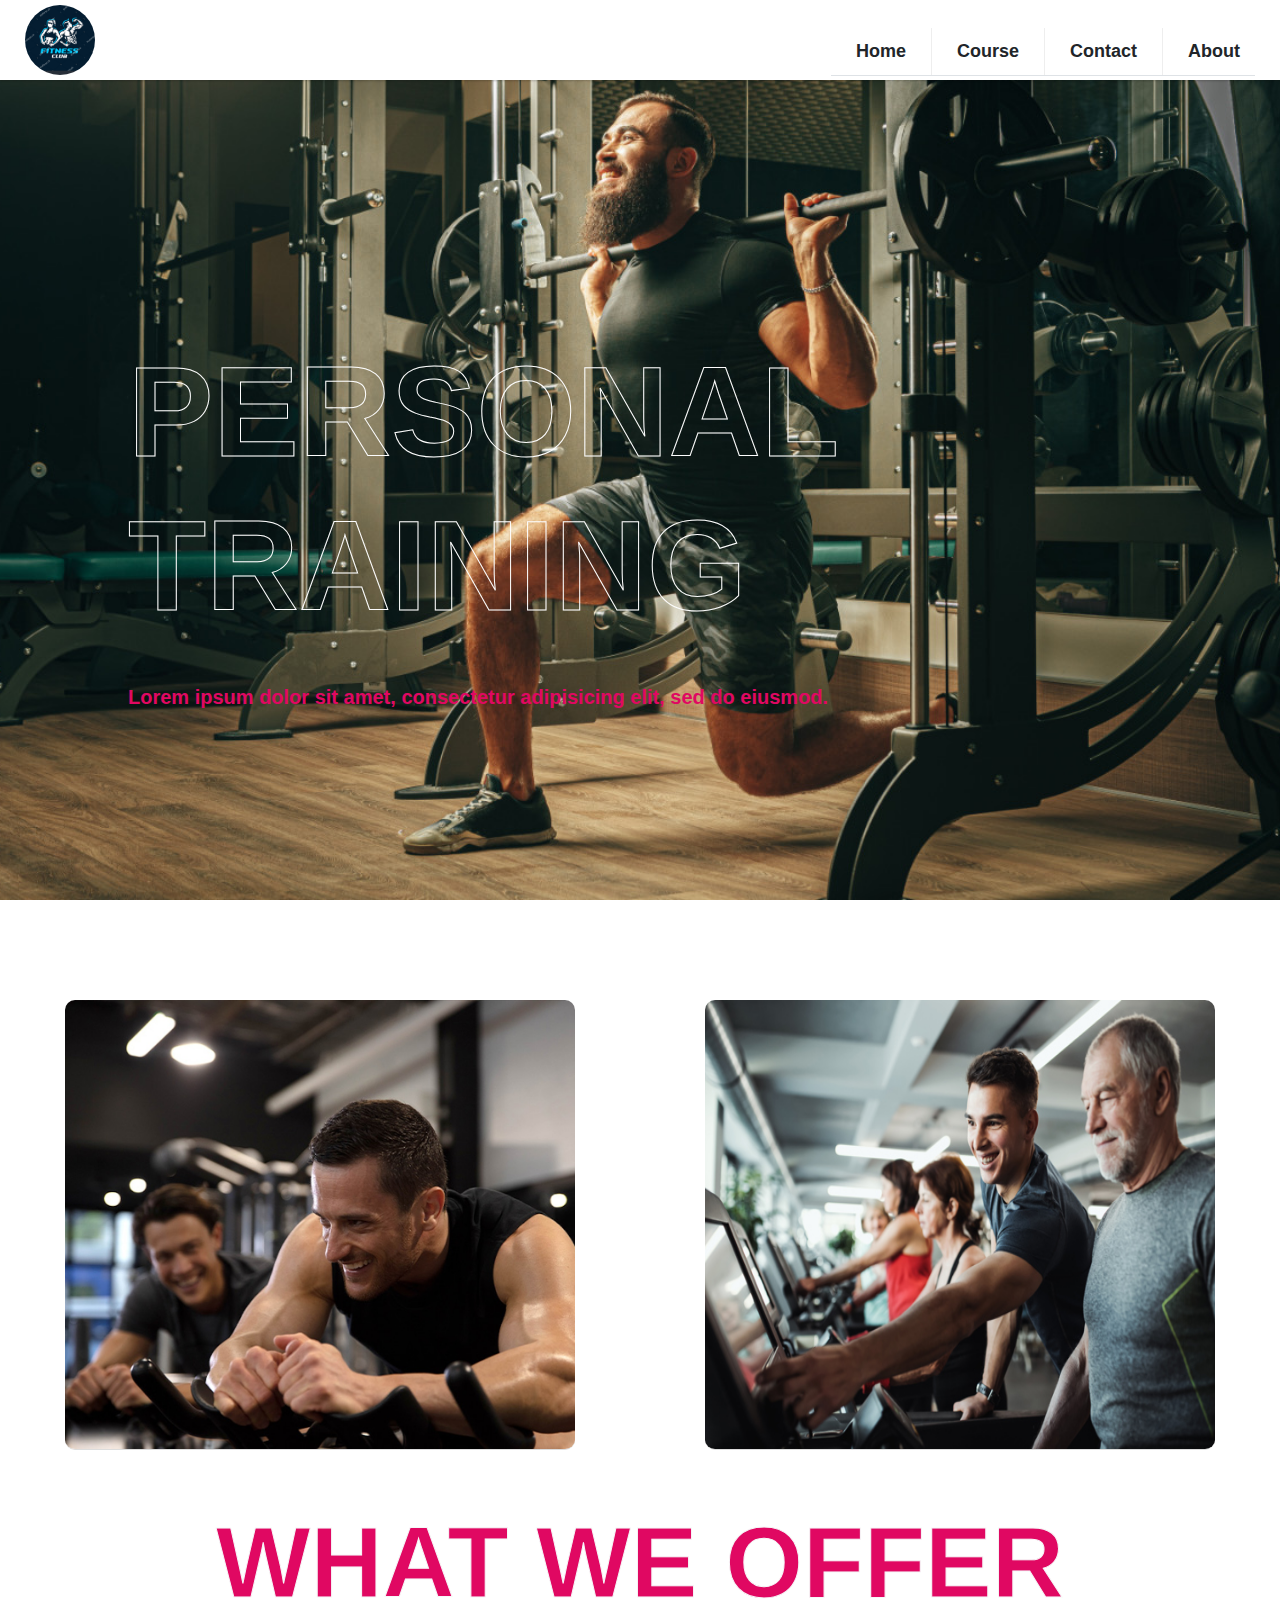
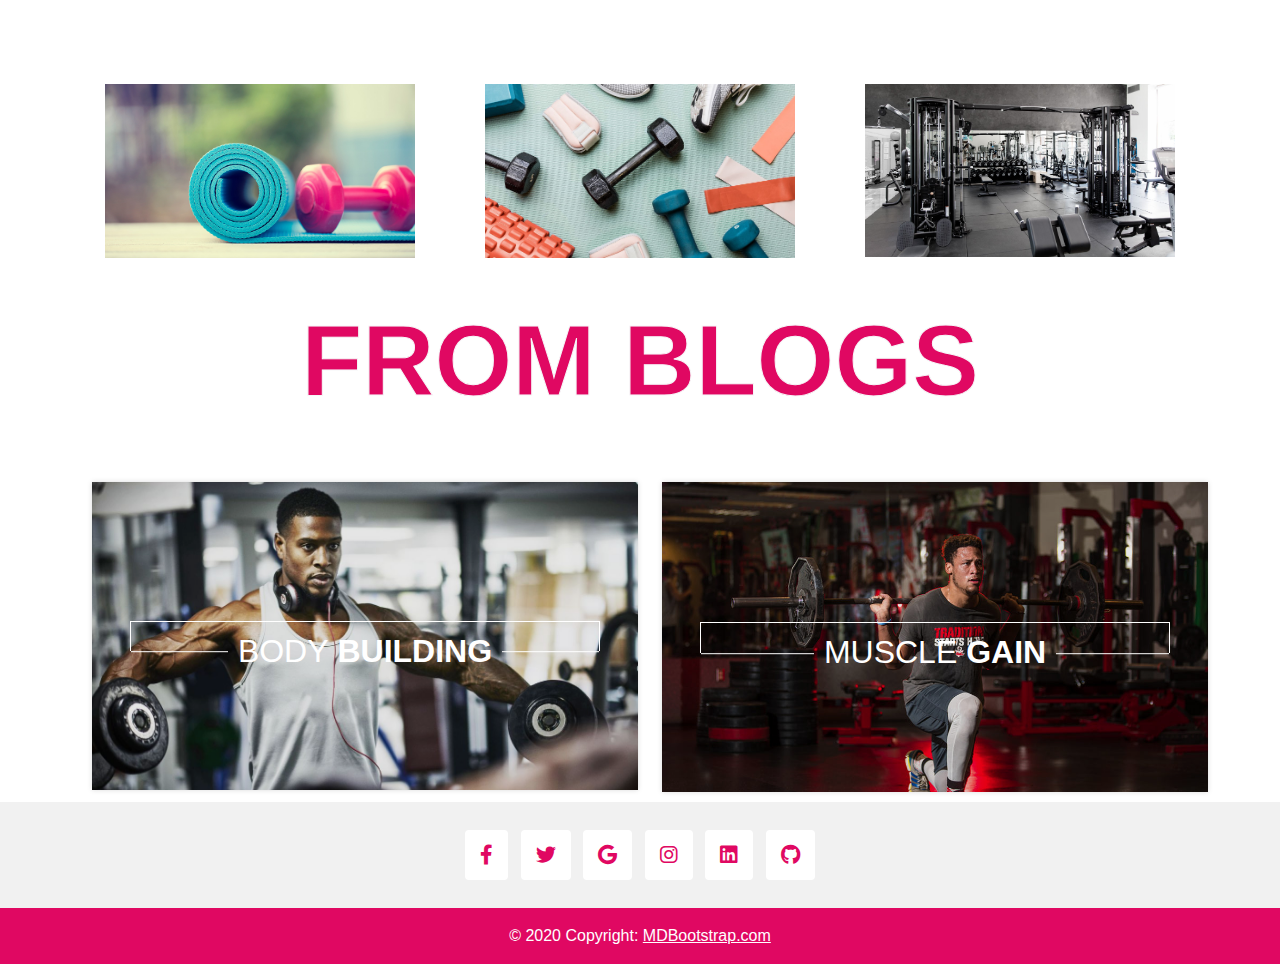
==== commit e31f06b5: "adding" ====
--- a/new project/HTML/index.html
+++ b/new project/HTML/index.html
@@ -54,7 +54,7 @@
                         <p>Lorem ipsum dolor sit amet, consectetur adipisicing elit, sed do eiusmod.</p>
                         <a href="./course.html" class="button fitness_btn_course">View Course</a>
                     </div>
-                    <img src="../images/team1.png" alt="Course 1">
+                    <img src="../images/home/fithome.jpg" alt="Course 1" class="fitnessHomeimg">
                 </div>
             
                 <!-- Course 2 -->
@@ -64,7 +64,7 @@
                         <p>Lorem ipsum dolor sit amet, consectetur adipisicing elit, sed do eiusmod.</p>
                         <a href="./course.html" class="button fitness_btn_course">View Course</a>
                     </div>
-                    <img src="../images/team2.png" alt="Course 2">
+                    <img src="../images/home/fithome2.jpeg" alt="Course 2" class="fitnessHomeimg">
                 </div>
             </div>
             </div>
--- a/new project/CSS/index.css
+++ b/new project/CSS/index.css
@@ -215,6 +215,9 @@
     opacity: 0;
     transition: opacity 0.3s ease; /* Add a transition effect for smooth visibility */
 }
+.fitnessHomeimg{
+    height: 450px !important;
+}
 
 .course:hover .image-overlay {
     opacity: 1;
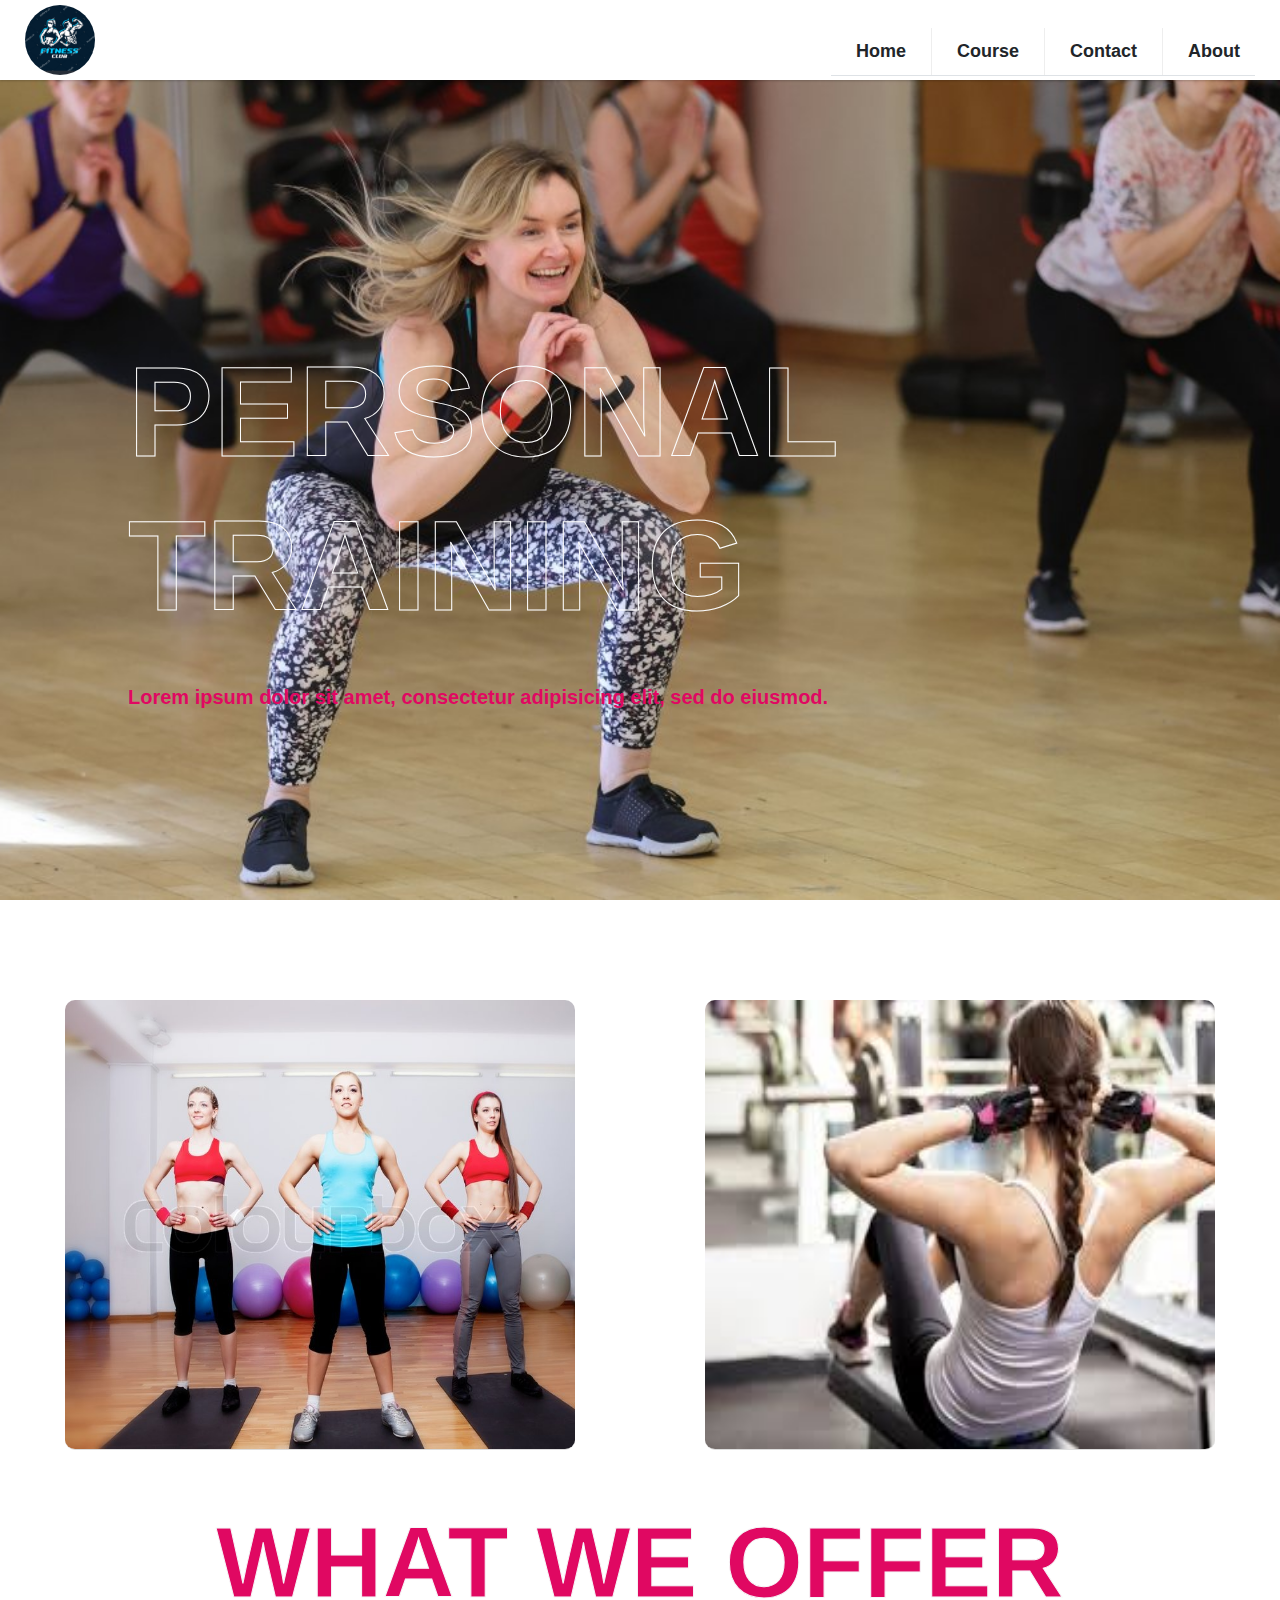
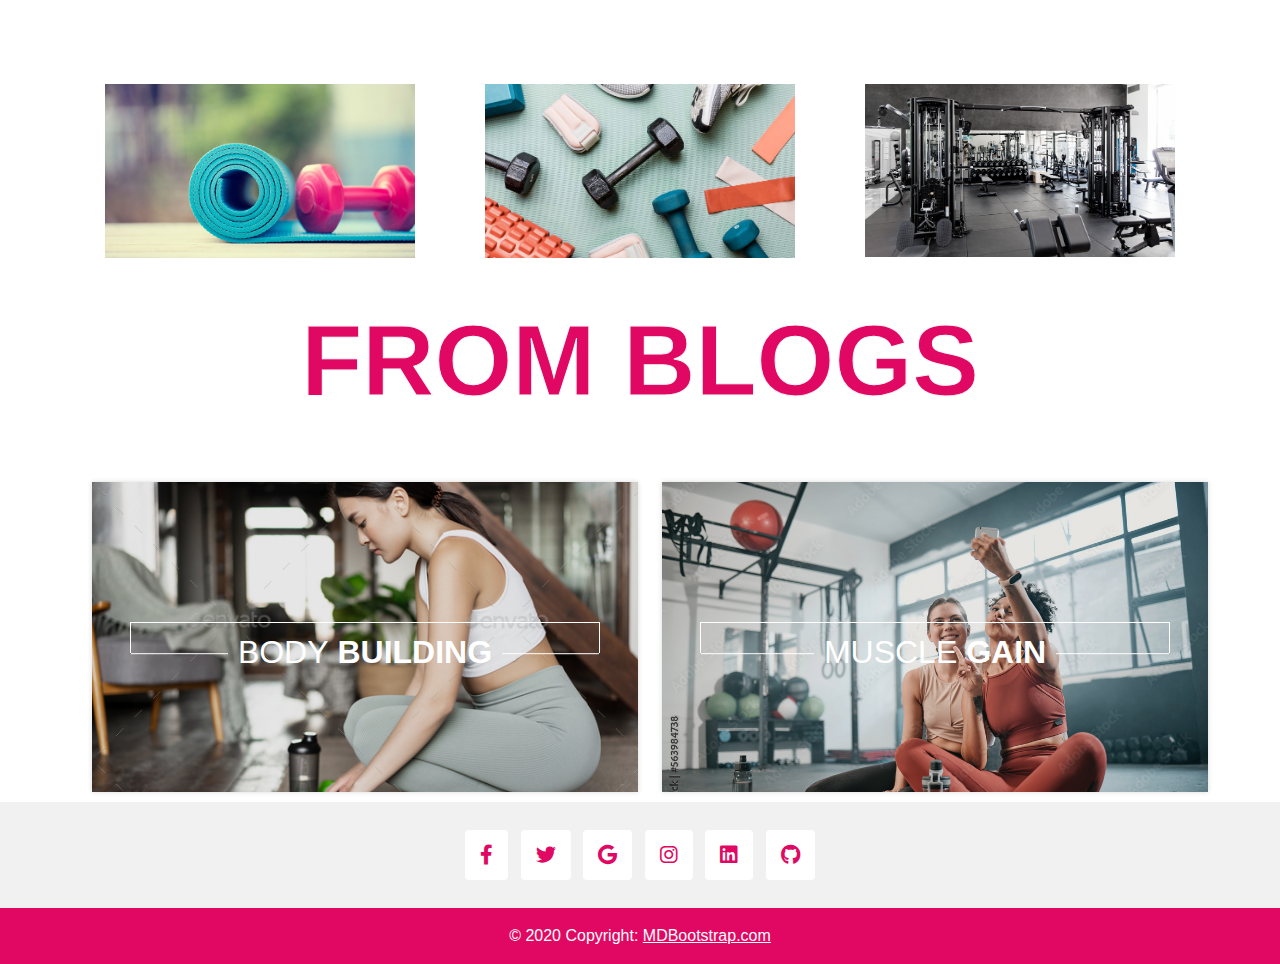
==== commit 95ece3eb: "adding" ====
--- a/new project/HTML/index.html
+++ b/new project/HTML/index.html
@@ -54,7 +54,7 @@
                         <p>Lorem ipsum dolor sit amet, consectetur adipisicing elit, sed do eiusmod.</p>
                         <a href="./course.html" class="button fitness_btn_course">View Course</a>
                     </div>
-                    <img src="../images/home/fithome.jpg" alt="Course 1" class="fitnessHomeimg">
+                    <img src="../images/courses/fitgirl1.jpg" alt="Course 1" class="fitnessHomeimg">
                 </div>
             
                 <!-- Course 2 -->
@@ -64,7 +64,7 @@
                         <p>Lorem ipsum dolor sit amet, consectetur adipisicing elit, sed do eiusmod.</p>
                         <a href="./course.html" class="button fitness_btn_course">View Course</a>
                     </div>
-                    <img src="../images/home/fithome2.jpeg" alt="Course 2" class="fitnessHomeimg">
+                    <img src="../images/courses/fitgirl2.jpg" alt="Course 2" class="fitnessHomeimg">
                 </div>
             </div>
             </div>
@@ -116,7 +116,7 @@
                <h1 class="section-title">From Blogs</h1>
                <div class="col-md-6 col-10">
                   <figure class="snip1200 hover2">
-                    <img src="../images/new/fitness.jpg" alt="sq-sample31" />
+                    <img src="../images/home/blogs3.jpg" alt="sq-sample31" />
                     <figcaption>
                       <p>The inside of my head was exploding with fireworks. Fortunately, my last thought turned out the lights when it left.</p>
                       <div class="heading">
@@ -128,7 +128,7 @@
                </div>
                <div class="col-md-6 col-10">
                 <figure class="snip1200 hover2">
-                  <img src="../images/new/fitness2.jpg" alt="sq-sample31" />
+                  <img src="../images/home/blogs4.jpg" alt="sq-sample31" />
                   <figcaption>
                     <p>The inside of my head was exploding with fireworks. Fortunately, my last thought turned out the lights when it left.</p>
                     <div class="heading">
--- a/new project/CSS/main.css
+++ b/new project/CSS/main.css
@@ -1,7 +1,7 @@
 .hero-section{
 	height: 100vh;
 	width: 100%;
-	background-image: url(../images/new/fitness3.jpg);
+	background-image: url(../images/courses/paner.jpg);
 	background-repeat: no-repeat;
 	background-size: cover;
 	background-position: top center;
